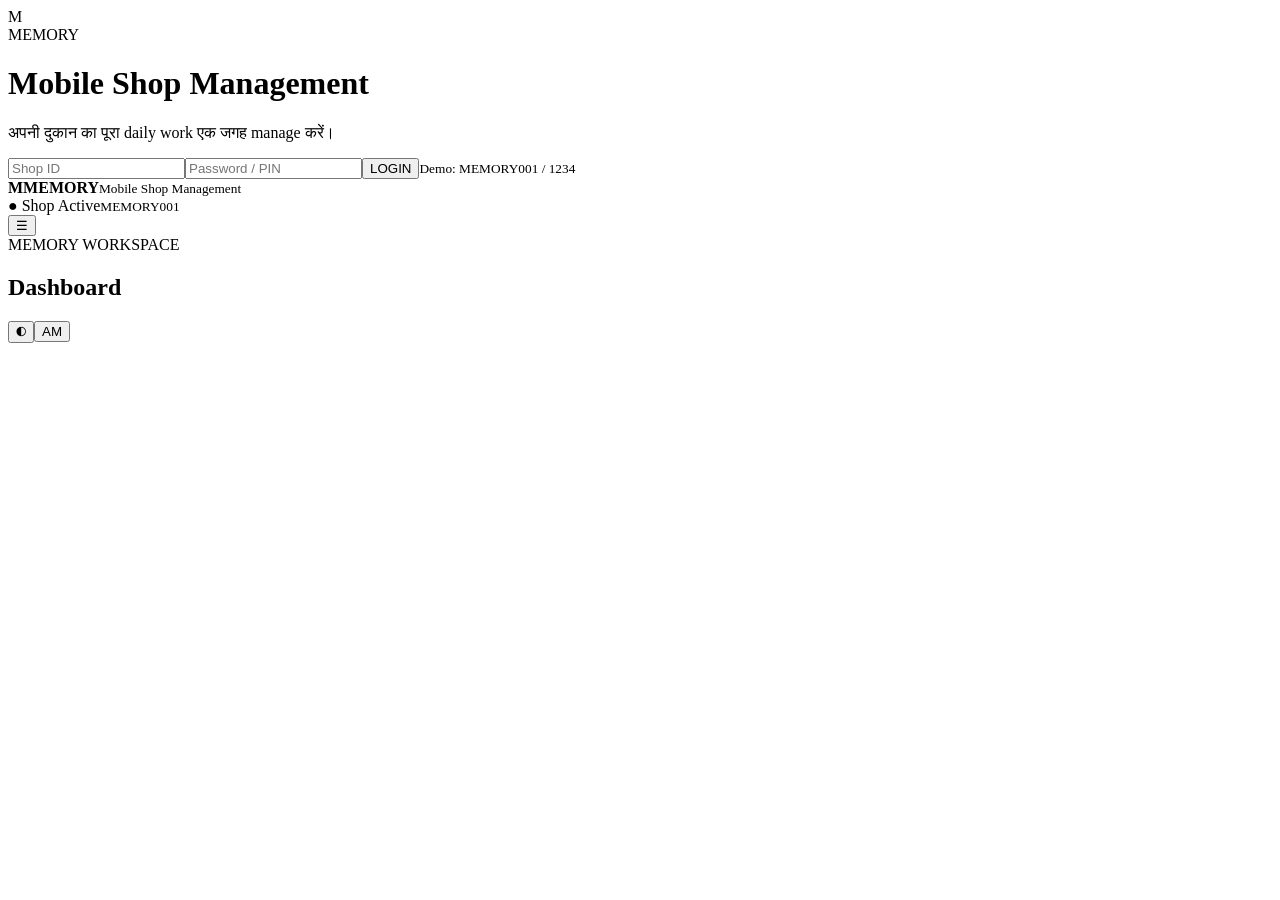
==== index.html @ fd1aa776 "Rename index.html.text to index.html" ====
<!doctype html><html lang="hi"><head><meta charset="utf-8"><meta name="viewport" content="width=device-width,initial-scale=1,viewport-fit=cover"><meta name="theme-color" content="#0b0d12"><title>MEMORY — Mobile Shop Management</title><link rel="stylesheet" href="style.css"></head><body><div id="login" class="login"><div class="login-card"><div class="logo">M</div><div class="eyebrow">MEMORY</div><h1>Mobile Shop Management</h1><p>अपनी दुकान का पूरा daily work एक जगह manage करें।</p><input id="shopId" placeholder="Shop ID"><input id="pin" type="password" inputmode="numeric" maxlength="6" placeholder="Password / PIN"><button class="primary wide" onclick="login()">LOGIN</button><small>Demo: MEMORY001 / 1234</small></div></div><div id="app" class="hidden"><aside id="side"><div class="brand"><b>M</b><span><strong>MEMORY</strong><small>Mobile Shop Management</small></span></div><nav id="nav"></nav><div class="side-bottom">● Shop Active<small id="shopLabel">MEMORY001</small></div></aside><main><header><button id="menu" class="circle">☰</button><div><span class="eyebrow">MEMORY WORKSPACE</span><h2 id="title">Dashboard</h2></div><div><button class="circle" id="theme">◐</button><button class="user">AM</button></div></header><section id="view"></section></main></div><div id="toast"></div><script src="script.js"></script></body></html>
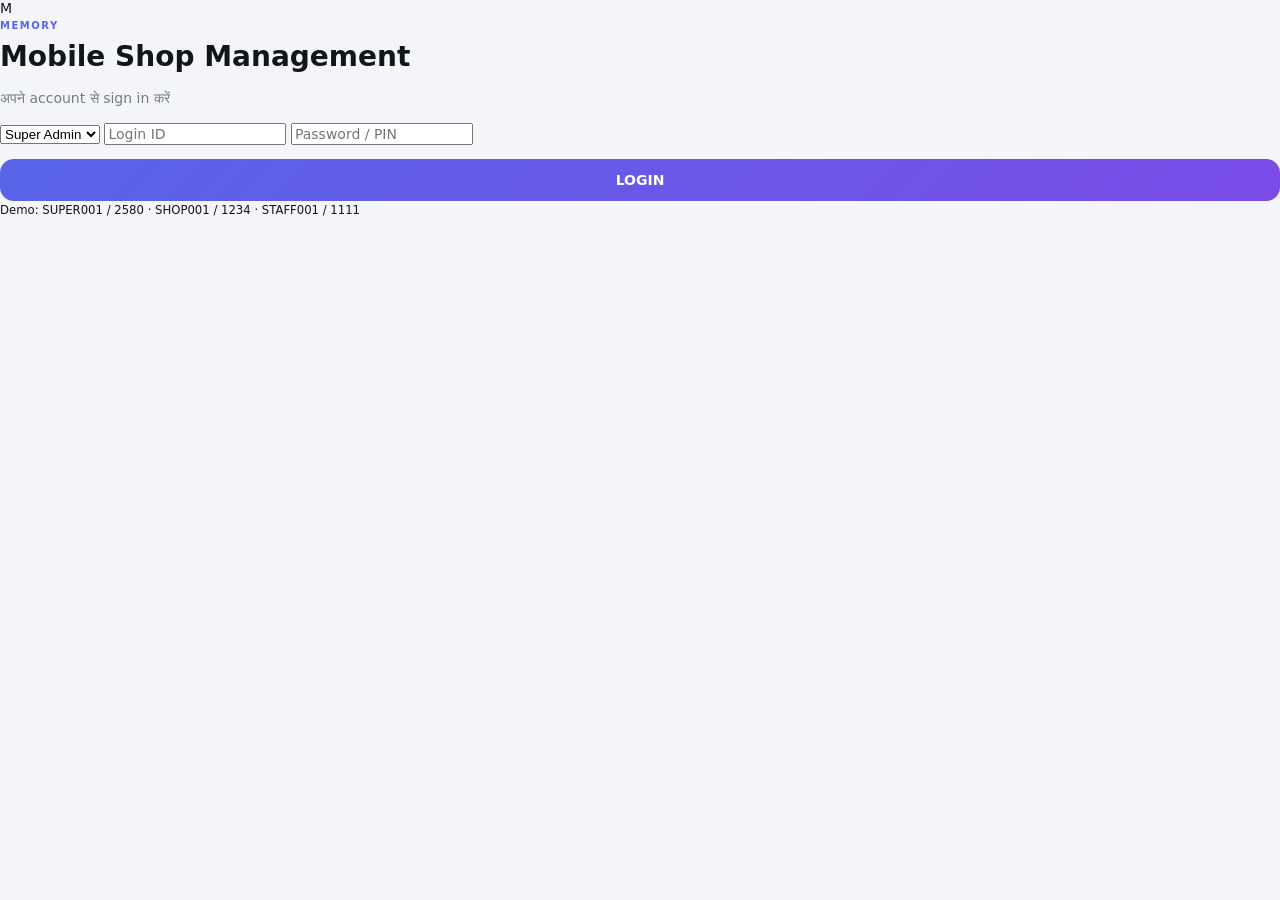
==== commit 8050243f: "Update index.html" ====
--- a/index.html
+++ b/index.html
@@ -1 +1,56 @@
-<!doctype html><html lang="hi"><head><meta charset="utf-8"><meta name="viewport" content="width=device-width,initial-scale=1,viewport-fit=cover"><meta name="theme-color" content="#0b0d12"><title>MEMORY — Mobile Shop Management</title><link rel="stylesheet" href="style.css"></head><body><div id="login" class="login"><div class="login-card"><div class="logo">M</div><div class="eyebrow">MEMORY</div><h1>Mobile Shop Management</h1><p>अपनी दुकान का पूरा daily work एक जगह manage करें।</p><input id="shopId" placeholder="Shop ID"><input id="pin" type="password" inputmode="numeric" maxlength="6" placeholder="Password / PIN"><button class="primary wide" onclick="login()">LOGIN</button><small>Demo: MEMORY001 / 1234</small></div></div><div id="app" class="hidden"><aside id="side"><div class="brand"><b>M</b><span><strong>MEMORY</strong><small>Mobile Shop Management</small></span></div><nav id="nav"></nav><div class="side-bottom">● Shop Active<small id="shopLabel">MEMORY001</small></div></aside><main><header><button id="menu" class="circle">☰</button><div><span class="eyebrow">MEMORY WORKSPACE</span><h2 id="title">Dashboard</h2></div><div><button class="circle" id="theme">◐</button><button class="user">AM</button></div></header><section id="view"></section></main></div><div id="toast"></div><script src="script.js"></script></body></html>
+<!doctype html>
+<html lang="hi">
+<head>
+<meta charset="utf-8">
+<meta name="viewport" content="width=device-width,initial-scale=1">
+<title>MEMORY</title>
+<link rel="stylesheet" href="style.css">
+</head>
+<body>
+<div id="login" class="login-screen">
+  <div class="login-box">
+    <div class="mark">M</div>
+    <span class="eyebrow">MEMORY</span>
+    <h1>Mobile Shop Management</h1>
+    <p>अपने account से sign in करें</p>
+    <select id="role">
+      <option value="super">Super Admin</option>
+      <option value="shop">Shop Admin</option>
+      <option value="staff">Staff</option>
+    </select>
+    <input id="loginId" placeholder="Login ID">
+    <input id="pin" type="password" inputmode="numeric" maxlength="6" placeholder="Password / PIN">
+    <button class="primary wide" onclick="login()">LOGIN</button>
+    <small>Demo: SUPER001 / 2580 · SHOP001 / 1234 · STAFF001 / 1111</small>
+  </div>
+</div>
+
+<div id="app" class="hidden">
+  <aside id="sidebar">
+    <div class="brand">
+      <div class="brand-mark">M</div>
+      <div><b>MEMORY</b><small id="brandSub">Platform Control</small></div>
+    </div>
+    <nav id="nav"></nav>
+    <div class="account">
+      <span class="online"></span><b id="accountName">Account</b>
+      <small id="accountId"></small>
+    </div>
+  </aside>
+
+  <main>
+    <header>
+      <button class="menu" onclick="toggleSidebar()">☰</button>
+      <div><span class="eyebrow">MEMORY</span><h2 id="pageTitle">Dashboard</h2></div>
+      <div class="head-actions">
+        <button class="circle" onclick="toggleTheme()">◐</button>
+        <button class="avatar" id="avatar">A</button>
+      </div>
+    </header>
+    <section id="content"></section>
+  </main>
+</div>
+<div id="toast"></div>
+<script src="script.js"></script>
+</body>
+</html>
--- a/style.css
+++ b/style.css
@@ -0,0 +1 @@
+*{box-sizing:border-box} :root{--bg:#f4f5f8;--card:#fff;--soft:#f7f8fa;--text:#12151b;--muted:#747b88;--line:#e5e7ec;--a:#5865e8;--b:#7a4ce7;--good:#18a36b;--shadow:0 14px 38px rgba(20,25,40,.08);--r:20px}body{margin:0;background:var(--bg);color:var(--text);font:14px Inter,system-ui,-apple-system,sans-serif}.hidden{display:none!important}button,input{font:inherit}button{cursor:pointer;border:0}.login{min-height:100vh;display:grid;place-items:center;padding:20px;background:radial-gradient(circle at 20% 10%,#e0e4ff,transparent 35%),var(--bg)}.login-card{width:min(420px,100%);background:var(--card);border:1px solid var(--line);border-radius:28px;padding:34px;box-shadow:var(--shadow);text-align:center}.logo{width:58px;height:58px;margin:auto auto 18px;border-radius:16px;display:grid;place-items:center;color:#fff;font-size:27px;font-weight:900;background:linear-gradient(135deg,var(--a),var(--b))}.eyebrow{font-size:10px;letter-spacing:1.5px;font-weight:800;color:var(--a)}h1{font-size:28px;margin:8px 0}p{color:var(--muted);line-height:1.6}.login input{width:100%;padding:14px;margin-top:10px;border:1px solid var(--line);border-radius:14px;background:var(--soft);outline:0}.primary{background:linear-gradient(135deg,var(--a),var(--b));color:#fff;border-radius:14px;padding:13px 18px;font-weight:800}.wide{width:100%;margin-top:14px}.login-card small{display:block;color:var(--muted);margin-top:13px}#side{position:fixed;z-index:10;width:250px;inset:0 auto 0 0;padding:22px 14px;background:#10131a;color:#dfe3eb}.brand{display:flex;align-items:center;gap:11px;padding:4px 8px 25px}.brand>b{width:40px;height:40px;border-radius:12px;display:grid;place-items:center;background:linear-gradient(135deg,var(--a),var(--b));color:#fff;font-size:20px}.brand strong{display:block}.brand small{color:#8e96a5;font-size:10px}.nav{width:100%;display:block;text-align:left;background:transparent;color:#9da5b4;padding:12px 13px;border-radius:12px;margin:2px 0}.nav:hover,.nav.active{background:#1d2230;color:#fff}.side-bottom{position:absolute;bottom:18px;left:14px;right:14px;padding:12px;background:#181d27;border-radius:14px;font-size:11px}.side-bottom:first-letter{color:#20c17a}.side-bottom small{display:block;color:#8e96a5;margin-top:4px}main{margin-left:250px;min-height:100vh}header{height:82px;display:flex;align-items:center;justify-content:space-between;padding:16px 28px;background:var(--card);border-bottom:1px solid var(--line);position:sticky;top:0;z-index:5}header h2{margin:3px 0;font-size:22px}.circle,.user{width:40px;height:40px;border-radius:12px;background:var(--soft);border:1px solid var(--line);color:var(--text)}.user{margin-left:7px;background:#e9ebff;color:var(--a);font-weight:800}#view{padding:28px;max-width:1500px}.hero{display:flex;justify-content:space-between;align-items:end;gap:18px;margin-bottom:20px}.hero h1{margin:4px 0;font-size:30px}.muted{color:var(--muted)}.actions{display:flex;gap:9px}.secondary{padding:12px 15px;border-radius:13px;background:var(--card);border:1px solid var(--line);font-weight:700}.stats{display:grid;grid-template-columns:repeat(4,1fr);gap:14px}.card{background:var(--card);border:1px solid var(--line);border-radius:var(--r);box-shadow:var(--shadow);padding:19px}.stat small{color:var(--muted)}.stat strong{display:block;font-size:26px;margin-top:9px}.trend{font-size:11px;color:var(--good);margin-top:6px}.section{margin-top:20px}.section-head{display:flex;justify-content:space-between;align-items:center;margin-bottom:12px}.modules{display:grid;grid-template-columns:repeat(4,1fr);gap:13px}.module{text-align:left;background:var(--card);border:1px solid var(--line);border-radius:18px;padding:18px;box-shadow:0 8px 25px rgba(20,25,40,.05);transition:.2s}.module:hover{transform:translateY(-2px);box-shadow:var(--shadow)}.module .icon{font-size:23px}.module b{display:block;margin-top:12px}.module small{color:var(--muted)}.table-wrap{overflow:auto}.table{width:100%;border-collapse:collapse;font-size:12px}.table th,.table td{padding:13px 9px;text-align:left;border-bottom:1px solid var(--line);white-space:nowrap}.table th{color:var(--muted);font-size:10px}.badge{padding:5px 8px;border-radius:8px;background:#e9f8f1;color:var(--good);font-size:10px;font-weight:800}.warn{background:#fff4dc;color:#ad7410}.plan{display:flex;justify-content:space-between;align-items:center;gap:20px}.price{font-size:34px;font-weight:900}.features{display:grid;grid-template-columns:repeat(2,1fr);gap:9px;margin-top:15px}.features div{background:var(--soft);border:1px solid var(--line);padding:11px;border-radius:12px}#toast{position:fixed;right:20px;bottom:20px;background:#171a22;color:#fff;padding:12px 16px;border-radius:12px;opacity:0;transform:translateY(10px);transition:.2s;z-index:30}#toast.show{opacity:1;transform:none}body.dark{--bg:#0b0d12;--card:#151820;--soft:#1b1f29;--text:#f5f6f8;--muted:#9da4b2;--line:#272c37}body.dark header{background:#11141b}body.dark .user{background:#242943}@media(max-width:1000px){#side{transform:translateX(-100%);transition:.25s}#side.open{transform:none}main{margin-left:0}#menu{display:inline-block}#view{padding:20px}.stats{grid-template-columns:1fr 1fr}.modules{grid-template-columns:1fr 1fr}}@media(min-width:1001px){#menu{display:none}}@media(max-width:600px){header{height:74px;padding:15px 16px}.hero{display:block}.hero h1{font-size:24px}.actions{margin-top:14px}.stats,.modules{grid-template-columns:1fr 1fr;gap:9px}#view{padding:15px}.features{grid-template-columns:1fr}.card{padding:15px}}
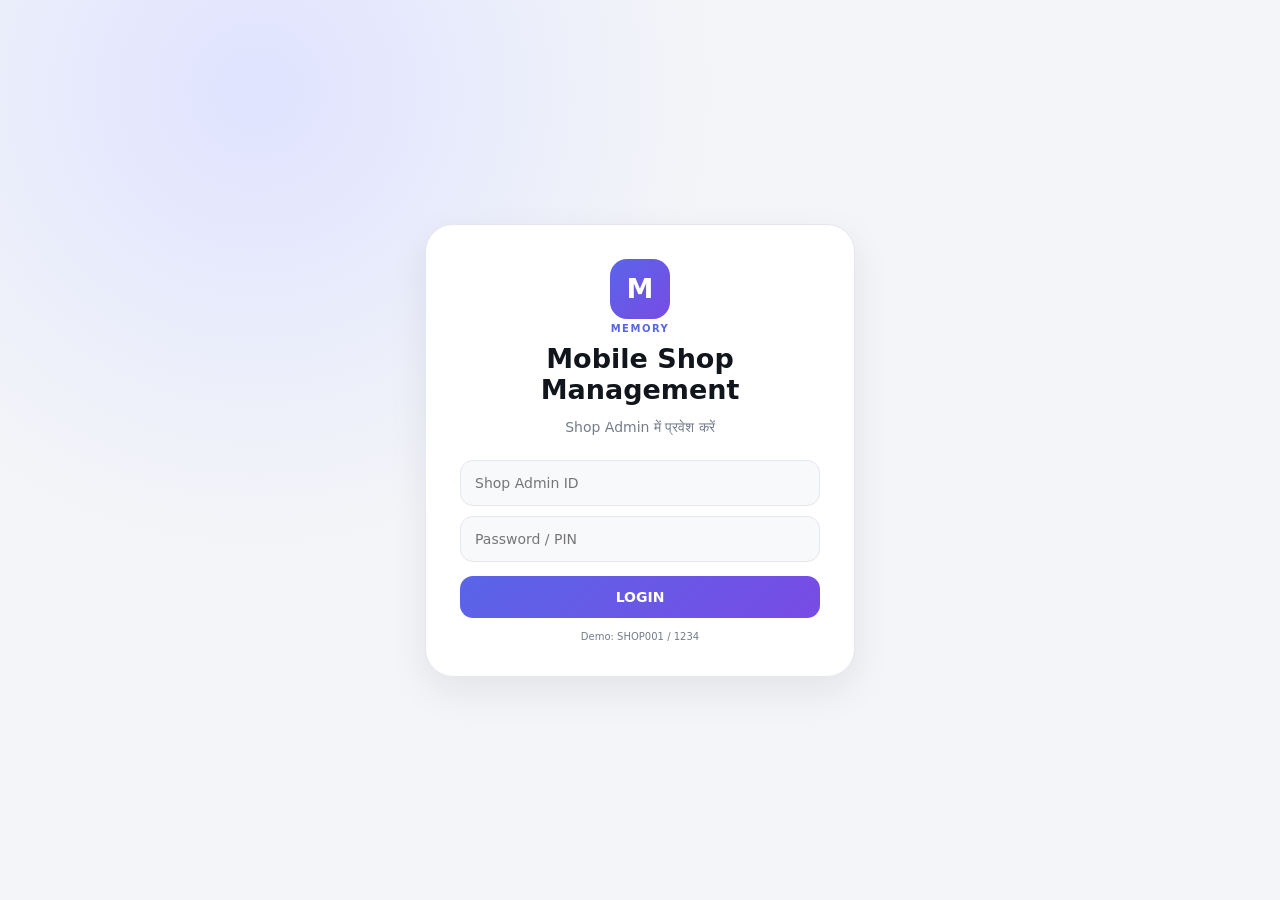
==== commit 77af38cb: "Update index.html" ====
--- a/index.html
+++ b/index.html
@@ -1,56 +1,4 @@
-<!doctype html>
-<html lang="hi">
-<head>
-<meta charset="utf-8">
-<meta name="viewport" content="width=device-width,initial-scale=1">
-<title>MEMORY</title>
-<link rel="stylesheet" href="style.css">
-</head>
-<body>
-<div id="login" class="login-screen">
-  <div class="login-box">
-    <div class="mark">M</div>
-    <span class="eyebrow">MEMORY</span>
-    <h1>Mobile Shop Management</h1>
-    <p>अपने account से sign in करें</p>
-    <select id="role">
-      <option value="super">Super Admin</option>
-      <option value="shop">Shop Admin</option>
-      <option value="staff">Staff</option>
-    </select>
-    <input id="loginId" placeholder="Login ID">
-    <input id="pin" type="password" inputmode="numeric" maxlength="6" placeholder="Password / PIN">
-    <button class="primary wide" onclick="login()">LOGIN</button>
-    <small>Demo: SUPER001 / 2580 · SHOP001 / 1234 · STAFF001 / 1111</small>
-  </div>
-</div>
-
-<div id="app" class="hidden">
-  <aside id="sidebar">
-    <div class="brand">
-      <div class="brand-mark">M</div>
-      <div><b>MEMORY</b><small id="brandSub">Platform Control</small></div>
-    </div>
-    <nav id="nav"></nav>
-    <div class="account">
-      <span class="online"></span><b id="accountName">Account</b>
-      <small id="accountId"></small>
-    </div>
-  </aside>
-
-  <main>
-    <header>
-      <button class="menu" onclick="toggleSidebar()">☰</button>
-      <div><span class="eyebrow">MEMORY</span><h2 id="pageTitle">Dashboard</h2></div>
-      <div class="head-actions">
-        <button class="circle" onclick="toggleTheme()">◐</button>
-        <button class="avatar" id="avatar">A</button>
-      </div>
-    </header>
-    <section id="content"></section>
-  </main>
-</div>
-<div id="toast"></div>
-<script src="script.js"></script>
-</body>
-</html>+<!doctype html><html lang="hi"><head><meta charset="utf-8"><meta name="viewport" content="width=device-width,initial-scale=1"><title>MEMORY</title><link rel="stylesheet" href="style.css"></head><body>
+<div id="login" class="login-screen"><div class="login-box"><div class="mark">M</div><span class="eyebrow">MEMORY</span><h1>Mobile Shop Management</h1><p>Shop Admin में प्रवेश करें</p><input id="loginId" placeholder="Shop Admin ID"><input id="pin" type="password" inputmode="numeric" placeholder="Password / PIN"><button class="primary wide" onclick="shopLogin()">LOGIN</button><small>Demo: SHOP001 / 1234</small></div></div>
+<div id="app" class="hidden"><aside id="sidebar"><div class="brand"><div class="brand-mark">M</div><div><b>MEMORY</b><small>Shop Admin</small></div></div><nav id="nav"></nav><div class="account"><span class="online"></span><b>Shop Admin</b><small>SHOP001</small></div></aside><main><header><button class="menu" onclick="toggleSidebar()">☰</button><div><span class="eyebrow">MEMORY</span><h2 id="pageTitle">Dashboard</h2></div><div class="head-actions"><button class="circle" onclick="toggleTheme()">◐</button><button class="avatar">SA</button></div></header><section id="content"></section></main></div>
+<div id="superadmin" class="hidden"></div><div id="toast"></div><script src="script.js"></script></body></html>
--- a/style.css
+++ b/style.css
@@ -1 +1 @@
-*{box-sizing:border-box} :root{--bg:#f4f5f8;--card:#fff;--soft:#f7f8fa;--text:#12151b;--muted:#747b88;--line:#e5e7ec;--a:#5865e8;--b:#7a4ce7;--good:#18a36b;--shadow:0 14px 38px rgba(20,25,40,.08);--r:20px}body{margin:0;background:var(--bg);color:var(--text);font:14px Inter,system-ui,-apple-system,sans-serif}.hidden{display:none!important}button,input{font:inherit}button{cursor:pointer;border:0}.login{min-height:100vh;display:grid;place-items:center;padding:20px;background:radial-gradient(circle at 20% 10%,#e0e4ff,transparent 35%),var(--bg)}.login-card{width:min(420px,100%);background:var(--card);border:1px solid var(--line);border-radius:28px;padding:34px;box-shadow:var(--shadow);text-align:center}.logo{width:58px;height:58px;margin:auto auto 18px;border-radius:16px;display:grid;place-items:center;color:#fff;font-size:27px;font-weight:900;background:linear-gradient(135deg,var(--a),var(--b))}.eyebrow{font-size:10px;letter-spacing:1.5px;font-weight:800;color:var(--a)}h1{font-size:28px;margin:8px 0}p{color:var(--muted);line-height:1.6}.login input{width:100%;padding:14px;margin-top:10px;border:1px solid var(--line);border-radius:14px;background:var(--soft);outline:0}.primary{background:linear-gradient(135deg,var(--a),var(--b));color:#fff;border-radius:14px;padding:13px 18px;font-weight:800}.wide{width:100%;margin-top:14px}.login-card small{display:block;color:var(--muted);margin-top:13px}#side{position:fixed;z-index:10;width:250px;inset:0 auto 0 0;padding:22px 14px;background:#10131a;color:#dfe3eb}.brand{display:flex;align-items:center;gap:11px;padding:4px 8px 25px}.brand>b{width:40px;height:40px;border-radius:12px;display:grid;place-items:center;background:linear-gradient(135deg,var(--a),var(--b));color:#fff;font-size:20px}.brand strong{display:block}.brand small{color:#8e96a5;font-size:10px}.nav{width:100%;display:block;text-align:left;background:transparent;color:#9da5b4;padding:12px 13px;border-radius:12px;margin:2px 0}.nav:hover,.nav.active{background:#1d2230;color:#fff}.side-bottom{position:absolute;bottom:18px;left:14px;right:14px;padding:12px;background:#181d27;border-radius:14px;font-size:11px}.side-bottom:first-letter{color:#20c17a}.side-bottom small{display:block;color:#8e96a5;margin-top:4px}main{margin-left:250px;min-height:100vh}header{height:82px;display:flex;align-items:center;justify-content:space-between;padding:16px 28px;background:var(--card);border-bottom:1px solid var(--line);position:sticky;top:0;z-index:5}header h2{margin:3px 0;font-size:22px}.circle,.user{width:40px;height:40px;border-radius:12px;background:var(--soft);border:1px solid var(--line);color:var(--text)}.user{margin-left:7px;background:#e9ebff;color:var(--a);font-weight:800}#view{padding:28px;max-width:1500px}.hero{display:flex;justify-content:space-between;align-items:end;gap:18px;margin-bottom:20px}.hero h1{margin:4px 0;font-size:30px}.muted{color:var(--muted)}.actions{display:flex;gap:9px}.secondary{padding:12px 15px;border-radius:13px;background:var(--card);border:1px solid var(--line);font-weight:700}.stats{display:grid;grid-template-columns:repeat(4,1fr);gap:14px}.card{background:var(--card);border:1px solid var(--line);border-radius:var(--r);box-shadow:var(--shadow);padding:19px}.stat small{color:var(--muted)}.stat strong{display:block;font-size:26px;margin-top:9px}.trend{font-size:11px;color:var(--good);margin-top:6px}.section{margin-top:20px}.section-head{display:flex;justify-content:space-between;align-items:center;margin-bottom:12px}.modules{display:grid;grid-template-columns:repeat(4,1fr);gap:13px}.module{text-align:left;background:var(--card);border:1px solid var(--line);border-radius:18px;padding:18px;box-shadow:0 8px 25px rgba(20,25,40,.05);transition:.2s}.module:hover{transform:translateY(-2px);box-shadow:var(--shadow)}.module .icon{font-size:23px}.module b{display:block;margin-top:12px}.module small{color:var(--muted)}.table-wrap{overflow:auto}.table{width:100%;border-collapse:collapse;font-size:12px}.table th,.table td{padding:13px 9px;text-align:left;border-bottom:1px solid var(--line);white-space:nowrap}.table th{color:var(--muted);font-size:10px}.badge{padding:5px 8px;border-radius:8px;background:#e9f8f1;color:var(--good);font-size:10px;font-weight:800}.warn{background:#fff4dc;color:#ad7410}.plan{display:flex;justify-content:space-between;align-items:center;gap:20px}.price{font-size:34px;font-weight:900}.features{display:grid;grid-template-columns:repeat(2,1fr);gap:9px;margin-top:15px}.features div{background:var(--soft);border:1px solid var(--line);padding:11px;border-radius:12px}#toast{position:fixed;right:20px;bottom:20px;background:#171a22;color:#fff;padding:12px 16px;border-radius:12px;opacity:0;transform:translateY(10px);transition:.2s;z-index:30}#toast.show{opacity:1;transform:none}body.dark{--bg:#0b0d12;--card:#151820;--soft:#1b1f29;--text:#f5f6f8;--muted:#9da4b2;--line:#272c37}body.dark header{background:#11141b}body.dark .user{background:#242943}@media(max-width:1000px){#side{transform:translateX(-100%);transition:.25s}#side.open{transform:none}main{margin-left:0}#menu{display:inline-block}#view{padding:20px}.stats{grid-template-columns:1fr 1fr}.modules{grid-template-columns:1fr 1fr}}@media(min-width:1001px){#menu{display:none}}@media(max-width:600px){header{height:74px;padding:15px 16px}.hero{display:block}.hero h1{font-size:24px}.actions{margin-top:14px}.stats,.modules{grid-template-columns:1fr 1fr;gap:9px}#view{padding:15px}.features{grid-template-columns:1fr}.card{padding:15px}}
+*{box-sizing:border-box}:root{--bg:#f4f5f8;--card:#fff;--soft:#f8f9fb;--text:#11151c;--muted:#747c89;--line:#e4e7ed;--accent:#5965e8;--accent2:#784be5;--good:#18a36b;--warn:#c8891c;--shadow:0 14px 38px rgba(20,25,40,.08)}body{margin:0;background:var(--bg);color:var(--text);font:14px system-ui,sans-serif}button,input{font:inherit}button{cursor:pointer;border:0}.hidden{display:none!important}.login-screen{min-height:100vh;display:grid;place-items:center;padding:20px;background:radial-gradient(circle at 20% 10%,#dfe3ff,transparent 35%),var(--bg)}.login-box{width:min(430px,100%);background:var(--card);border:1px solid var(--line);border-radius:28px;padding:34px;box-shadow:var(--shadow);text-align:center}.mark,.brand-mark{background:linear-gradient(135deg,var(--accent),var(--accent2));color:white;font-weight:900}.mark{width:60px;height:60px;border-radius:17px;display:grid;place-items:center;font-size:27px;margin:auto}.eyebrow{font-size:10px;letter-spacing:1.5px;font-weight:900;color:var(--accent)}h1{font-size:27px;margin:8px 0}p{color:var(--muted)}.login-box input{width:100%;padding:14px;margin-top:10px;border:1px solid var(--line);border-radius:13px;background:var(--soft);outline:0}.primary{background:linear-gradient(135deg,var(--accent),var(--accent2));color:#fff;padding:13px 17px;border-radius:13px;font-weight:800}.wide{width:100%;margin-top:14px}.login-box small{display:block;color:var(--muted);font-size:10px;margin-top:13px}#sidebar{position:fixed;z-index:10;inset:0 auto 0 0;width:255px;background:#10131a;color:#dfe3eb;padding:20px 14px}.brand{display:flex;gap:10px;align-items:center;padding:5px 8px 24px}.brand-mark{width:40px;height:40px;border-radius:12px;display:grid;place-items:center}.brand b{display:block}.brand small{color:#8d95a3;font-size:10px}.nav{width:100%;background:transparent;color:#9ca4b2;text-align:left;padding:11px 13px;border-radius:12px;margin:2px 0}.nav:hover,.nav.active{background:#1d2230;color:#fff}.nav span{margin-left:8px}.account{position:absolute;bottom:17px;left:14px;right:14px;background:#181d27;border-radius:14px;padding:12px;font-size:11px}.account small{display:block;color:#8c94a2;margin-top:4px}.online{display:inline-block;width:7px;height:7px;background:#20c17a;border-radius:50%;margin-right:6px}main{margin-left:255px;min-height:100vh}header{height:82px;display:flex;align-items:center;justify-content:space-between;padding:15px 28px;background:var(--card);border-bottom:1px solid var(--line);position:sticky;top:0;z-index:5}header h2{margin:3px 0;font-size:22px}.menu{display:none}.head-actions{display:flex;gap:9px}.circle,.avatar{width:40px;height:40px;border-radius:12px;background:var(--soft);border:1px solid var(--line)}.avatar{color:var(--accent);font-weight:800}#content{padding:28px;max-width:1500px}.hero{display:flex;justify-content:space-between;align-items:end;gap:18px;margin-bottom:20px}.hero h1{font-size:29px;margin:4px 0}.muted{color:var(--muted)}.stats{display:grid;grid-template-columns:repeat(4,1fr);gap:14px}.card{background:var(--card);border:1px solid var(--line);border-radius:20px;padding:19px;box-shadow:var(--shadow)}.stat small{color:var(--muted)}.stat strong{display:block;font-size:26px;margin-top:8px}.trend{font-size:11px;color:var(--good);margin-top:6px}.section{margin-top:20px}.grid{display:grid;grid-template-columns:repeat(4,1fr);gap:13px}.tile{background:var(--card);border:1px solid var(--line);border-radius:18px;padding:18px;text-align:left;box-shadow:0 8px 25px rgba(20,25,40,.05)}.tile .icon{font-size:23px}.tile b{display:block;margin-top:11px}.tile small{color:var(--muted)}.table-wrap{overflow:auto}.table{width:100%;border-collapse:collapse;font-size:12px}.table th,.table td{padding:13px 9px;border-bottom:1px solid var(--line);text-align:left;white-space:nowrap}.table th{font-size:10px;color:var(--muted)}.badge{padding:5px 8px;border-radius:8px;background:#e9f8f1;color:var(--good);font-size:10px;font-weight:800}.badge.warn{background:#fff3db;color:var(--warn)}#toast{position:fixed;right:20px;bottom:20px;background:#171a22;color:white;padding:12px 16px;border-radius:12px;opacity:0;transition:.2s;z-index:30}#toast.show{opacity:1}body.dark{--bg:#0b0d12;--card:#151820;--soft:#1b1f29;--text:#f4f6f9;--muted:#9da5b3;--line:#282d38}@media(max-width:1000px){#sidebar{transform:translateX(-100%);transition:.2s}#sidebar.open{transform:none}main{margin-left:0}.menu{display:block;background:var(--soft);border:1px solid var(--line);border-radius:10px;width:40px;height:40px;margin-right:10px}#content{padding:20px}.stats,.grid{grid-template-columns:1fr 1fr}}@media(max-width:600px){header{padding:14px 16px}#content{padding:15px}.hero{display:block}.stats,.grid{grid-template-columns:1fr 1fr;gap:9px}}
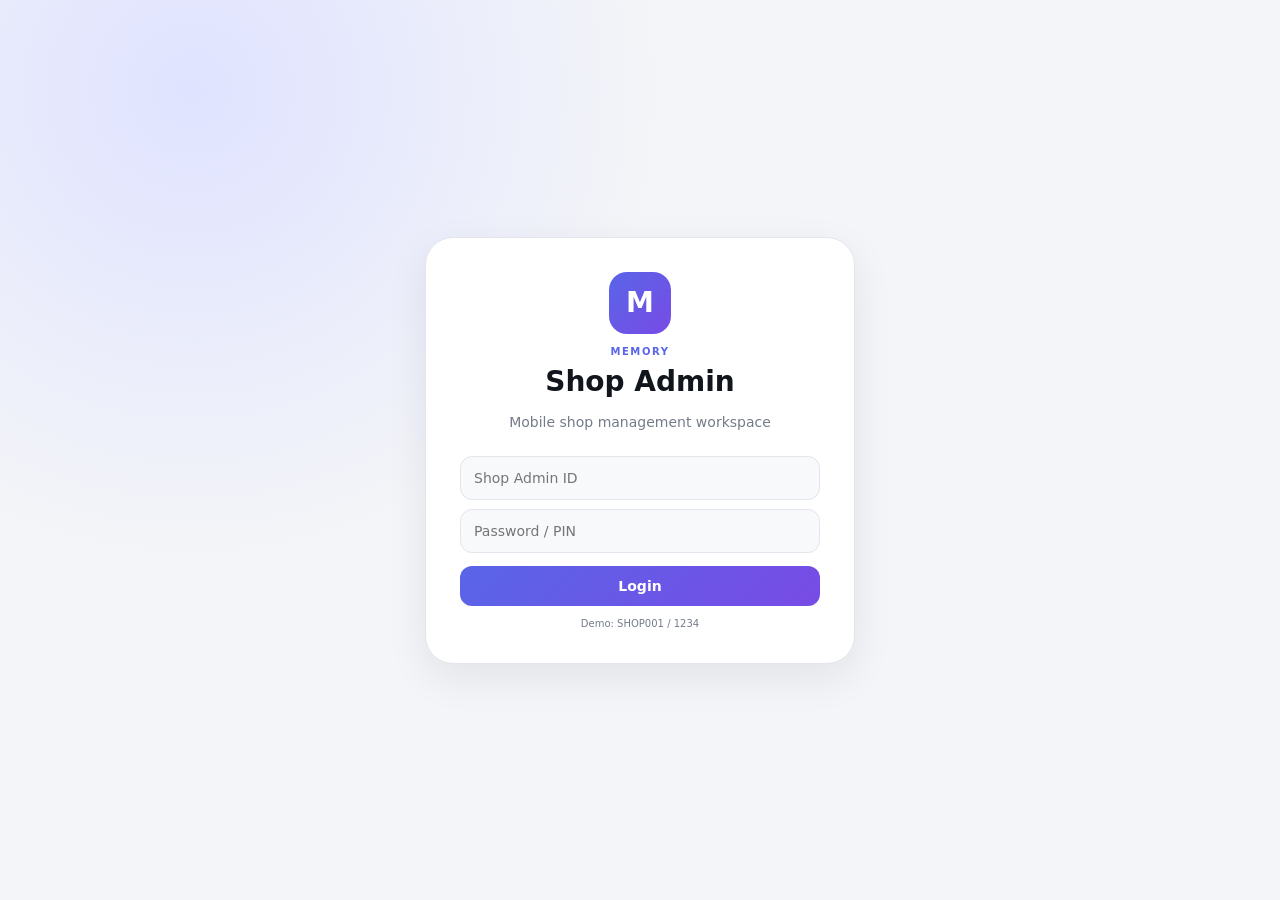
==== commit 42009384: "Update index.html" ====
--- a/index.html
+++ b/index.html
@@ -1,4 +1,72 @@
-<!doctype html><html lang="hi"><head><meta charset="utf-8"><meta name="viewport" content="width=device-width,initial-scale=1"><title>MEMORY</title><link rel="stylesheet" href="style.css"></head><body>
-<div id="login" class="login-screen"><div class="login-box"><div class="mark">M</div><span class="eyebrow">MEMORY</span><h1>Mobile Shop Management</h1><p>Shop Admin में प्रवेश करें</p><input id="loginId" placeholder="Shop Admin ID"><input id="pin" type="password" inputmode="numeric" placeholder="Password / PIN"><button class="primary wide" onclick="shopLogin()">LOGIN</button><small>Demo: SHOP001 / 1234</small></div></div>
-<div id="app" class="hidden"><aside id="sidebar"><div class="brand"><div class="brand-mark">M</div><div><b>MEMORY</b><small>Shop Admin</small></div></div><nav id="nav"></nav><div class="account"><span class="online"></span><b>Shop Admin</b><small>SHOP001</small></div></aside><main><header><button class="menu" onclick="toggleSidebar()">☰</button><div><span class="eyebrow">MEMORY</span><h2 id="pageTitle">Dashboard</h2></div><div class="head-actions"><button class="circle" onclick="toggleTheme()">◐</button><button class="avatar">SA</button></div></header><section id="content"></section></main></div>
-<div id="superadmin" class="hidden"></div><div id="toast"></div><script src="script.js"></script></body></html>+<!doctype html>
+<html lang="hi">
+<head>
+<meta charset="utf-8">
+<meta name="viewport" content="width=device-width,initial-scale=1">
+<title>MEMORY</title>
+<link rel="stylesheet" href="style.css">
+</head>
+<body>
+<div id="toast"></div>
+
+<!-- SHOP ADMIN -->
+<div id="shopLogin" class="screen">
+  <div class="login-card">
+    <div class="logo">M</div>
+    <div class="eyebrow">MEMORY</div>
+    <h1 id="loginTitle">Shop Admin</h1>
+    <p id="loginSubtitle">Mobile shop management workspace</p>
+    <input id="shopId" placeholder="Shop Admin ID">
+    <input id="shopPin" type="password" inputmode="numeric" placeholder="Password / PIN">
+    <button class="primary full" onclick="shopLogin()">Login</button>
+    <small>Demo: SHOP001 / 1234</small>
+  </div>
+</div>
+
+<div id="shopApp" class="hidden">
+  <aside id="sidebar">
+    <div class="brand"><div class="brand-logo">M</div><div><b>MEMORY</b><small id="shopNameSide">Shop Admin</small></div></div>
+    <nav id="shopNav"></nav>
+    <div class="userbox"><b id="shopUserName">Shop Admin</b><small id="shopUserId">SHOP001</small></div>
+  </aside>
+  <main>
+    <header>
+      <div class="head-left"><button class="menu" onclick="toggleSidebar()">☰</button><div><span class="eyebrow">MEMORY</span><h2 id="shopPageTitle">Dashboard</h2></div></div>
+      <div class="head-actions"><button class="icon-btn" onclick="toggleTheme()">◐</button><button class="avatar">SA</button></div>
+    </header>
+    <section id="shopContent"></section>
+  </main>
+</div>
+
+<!-- SUPER ADMIN -->
+<div id="superLogin" class="screen hidden">
+  <div class="login-card">
+    <div class="logo">M</div>
+    <div class="eyebrow">MEMORY · PRIVATE</div>
+    <h1>Super Admin</h1>
+    <p>Owner control center</p>
+    <input id="superId" placeholder="Super Admin ID">
+    <input id="superPin" type="password" inputmode="numeric" placeholder="Password / PIN">
+    <button class="primary full" onclick="superLogin()">Login</button>
+    <small>Demo: SUPER001 / 2580</small>
+  </div>
+</div>
+
+<div id="superApp" class="hidden">
+  <aside id="superSidebar">
+    <div class="brand"><div class="brand-logo">M</div><div><b>MEMORY</b><small>Super Admin</small></div></div>
+    <nav id="superNav"></nav>
+    <div class="userbox"><b>Super Admin</b><small>SUPER001</small></div>
+  </aside>
+  <main>
+    <header>
+      <div class="head-left"><button class="menu super-menu" onclick="toggleSuperSidebar()">☰</button><div><span class="eyebrow">MEMORY · SUPER ADMIN</span><h2 id="superPageTitle">Dashboard</h2></div></div>
+      <div class="head-actions"><button class="icon-btn" onclick="toggleTheme()">◐</button><button class="avatar">SA</button></div>
+    </header>
+    <section id="superContent"></section>
+  </main>
+</div>
+
+<script src="script.js"></script>
+</body>
+</html>
--- a/style.css
+++ b/style.css
@@ -1 +1,14 @@
-*{box-sizing:border-box}:root{--bg:#f4f5f8;--card:#fff;--soft:#f8f9fb;--text:#11151c;--muted:#747c89;--line:#e4e7ed;--accent:#5965e8;--accent2:#784be5;--good:#18a36b;--warn:#c8891c;--shadow:0 14px 38px rgba(20,25,40,.08)}body{margin:0;background:var(--bg);color:var(--text);font:14px system-ui,sans-serif}button,input{font:inherit}button{cursor:pointer;border:0}.hidden{display:none!important}.login-screen{min-height:100vh;display:grid;place-items:center;padding:20px;background:radial-gradient(circle at 20% 10%,#dfe3ff,transparent 35%),var(--bg)}.login-box{width:min(430px,100%);background:var(--card);border:1px solid var(--line);border-radius:28px;padding:34px;box-shadow:var(--shadow);text-align:center}.mark,.brand-mark{background:linear-gradient(135deg,var(--accent),var(--accent2));color:white;font-weight:900}.mark{width:60px;height:60px;border-radius:17px;display:grid;place-items:center;font-size:27px;margin:auto}.eyebrow{font-size:10px;letter-spacing:1.5px;font-weight:900;color:var(--accent)}h1{font-size:27px;margin:8px 0}p{color:var(--muted)}.login-box input{width:100%;padding:14px;margin-top:10px;border:1px solid var(--line);border-radius:13px;background:var(--soft);outline:0}.primary{background:linear-gradient(135deg,var(--accent),var(--accent2));color:#fff;padding:13px 17px;border-radius:13px;font-weight:800}.wide{width:100%;margin-top:14px}.login-box small{display:block;color:var(--muted);font-size:10px;margin-top:13px}#sidebar{position:fixed;z-index:10;inset:0 auto 0 0;width:255px;background:#10131a;color:#dfe3eb;padding:20px 14px}.brand{display:flex;gap:10px;align-items:center;padding:5px 8px 24px}.brand-mark{width:40px;height:40px;border-radius:12px;display:grid;place-items:center}.brand b{display:block}.brand small{color:#8d95a3;font-size:10px}.nav{width:100%;background:transparent;color:#9ca4b2;text-align:left;padding:11px 13px;border-radius:12px;margin:2px 0}.nav:hover,.nav.active{background:#1d2230;color:#fff}.nav span{margin-left:8px}.account{position:absolute;bottom:17px;left:14px;right:14px;background:#181d27;border-radius:14px;padding:12px;font-size:11px}.account small{display:block;color:#8c94a2;margin-top:4px}.online{display:inline-block;width:7px;height:7px;background:#20c17a;border-radius:50%;margin-right:6px}main{margin-left:255px;min-height:100vh}header{height:82px;display:flex;align-items:center;justify-content:space-between;padding:15px 28px;background:var(--card);border-bottom:1px solid var(--line);position:sticky;top:0;z-index:5}header h2{margin:3px 0;font-size:22px}.menu{display:none}.head-actions{display:flex;gap:9px}.circle,.avatar{width:40px;height:40px;border-radius:12px;background:var(--soft);border:1px solid var(--line)}.avatar{color:var(--accent);font-weight:800}#content{padding:28px;max-width:1500px}.hero{display:flex;justify-content:space-between;align-items:end;gap:18px;margin-bottom:20px}.hero h1{font-size:29px;margin:4px 0}.muted{color:var(--muted)}.stats{display:grid;grid-template-columns:repeat(4,1fr);gap:14px}.card{background:var(--card);border:1px solid var(--line);border-radius:20px;padding:19px;box-shadow:var(--shadow)}.stat small{color:var(--muted)}.stat strong{display:block;font-size:26px;margin-top:8px}.trend{font-size:11px;color:var(--good);margin-top:6px}.section{margin-top:20px}.grid{display:grid;grid-template-columns:repeat(4,1fr);gap:13px}.tile{background:var(--card);border:1px solid var(--line);border-radius:18px;padding:18px;text-align:left;box-shadow:0 8px 25px rgba(20,25,40,.05)}.tile .icon{font-size:23px}.tile b{display:block;margin-top:11px}.tile small{color:var(--muted)}.table-wrap{overflow:auto}.table{width:100%;border-collapse:collapse;font-size:12px}.table th,.table td{padding:13px 9px;border-bottom:1px solid var(--line);text-align:left;white-space:nowrap}.table th{font-size:10px;color:var(--muted)}.badge{padding:5px 8px;border-radius:8px;background:#e9f8f1;color:var(--good);font-size:10px;font-weight:800}.badge.warn{background:#fff3db;color:var(--warn)}#toast{position:fixed;right:20px;bottom:20px;background:#171a22;color:white;padding:12px 16px;border-radius:12px;opacity:0;transition:.2s;z-index:30}#toast.show{opacity:1}body.dark{--bg:#0b0d12;--card:#151820;--soft:#1b1f29;--text:#f4f6f9;--muted:#9da5b3;--line:#282d38}@media(max-width:1000px){#sidebar{transform:translateX(-100%);transition:.2s}#sidebar.open{transform:none}main{margin-left:0}.menu{display:block;background:var(--soft);border:1px solid var(--line);border-radius:10px;width:40px;height:40px;margin-right:10px}#content{padding:20px}.stats,.grid{grid-template-columns:1fr 1fr}}@media(max-width:600px){header{padding:14px 16px}#content{padding:15px}.hero{display:block}.stats,.grid{grid-template-columns:1fr 1fr;gap:9px}}+*{box-sizing:border-box}
+:root{--bg:#f4f5f8;--card:#fff;--soft:#f8f9fb;--text:#11151c;--muted:#747c89;--line:#e2e5eb;--accent:#5965e8;--accent2:#784be5;--good:#18a36b;--warn:#c8891c;--bad:#dc4d5a;--shadow:0 14px 40px rgba(20,25,40,.08)}
+*{scrollbar-width:thin}body{margin:0;background:var(--bg);color:var(--text);font:14px Inter,system-ui,-apple-system,BlinkMacSystemFont,"Segoe UI",sans-serif}button,input,select,textarea{font:inherit}button{cursor:pointer;border:0}.hidden{display:none!important}
+.screen{min-height:100vh;display:grid;place-items:center;padding:20px;background:radial-gradient(circle at 15% 10%,#dfe3ff,transparent 35%),var(--bg)}
+.login-card{width:min(430px,100%);padding:34px;background:var(--card);border:1px solid var(--line);border-radius:28px;box-shadow:var(--shadow);text-align:center}.logo,.brand-logo{display:grid;place-items:center;background:linear-gradient(135deg,var(--accent),var(--accent2));color:#fff;font-weight:900}.logo{width:62px;height:62px;border-radius:18px;font-size:28px;margin:0 auto 12px}.eyebrow{font-size:10px;letter-spacing:1.6px;font-weight:900;color:var(--accent)}h1{font-size:28px;margin:8px 0}h2{margin:3px 0;font-size:22px}p,.muted{color:var(--muted);line-height:1.5}.login-card input,.field input,.field select,.field textarea{width:100%;padding:13px;border:1px solid var(--line);border-radius:12px;background:var(--soft);outline:0;margin-top:9px}.login-card small{display:block;color:var(--muted);font-size:10px;margin-top:12px}.primary{background:linear-gradient(135deg,var(--accent),var(--accent2));color:#fff;padding:12px 16px;border-radius:12px;font-weight:800}.full{width:100%;margin-top:13px}.secondary{background:var(--card);border:1px solid var(--line);color:var(--text);padding:11px 14px;border-radius:11px;font-weight:700}
+aside{position:fixed;inset:0 auto 0 0;width:255px;background:#10131a;color:#e3e6ed;padding:19px 14px;z-index:20}.brand{display:flex;align-items:center;gap:10px;padding:4px 8px 22px}.brand-logo{width:40px;height:40px;border-radius:12px}.brand b{display:block}.brand small{display:block;color:#8e96a4;font-size:10px;margin-top:3px}.nav{width:100%;background:transparent;color:#969eac;text-align:left;padding:10px 12px;border-radius:11px;margin:2px 0}.nav:hover,.nav.active{background:#1d2230;color:#fff}.nav span{margin-left:9px}.userbox{position:absolute;bottom:15px;left:14px;right:14px;background:#191e28;padding:12px;border-radius:13px}.userbox b{display:block;font-size:11px}.userbox small{color:#89919f;font-size:10px}
+main{margin-left:255px;min-height:100vh}header{height:82px;display:flex;justify-content:space-between;align-items:center;padding:14px 28px;background:var(--card);border-bottom:1px solid var(--line);position:sticky;top:0;z-index:10}.head-left{display:flex;align-items:center}.menu{display:none;width:40px;height:40px;border-radius:11px;background:var(--soft);border:1px solid var(--line);margin-right:10px}.head-actions{display:flex;gap:9px}.icon-btn,.avatar{width:40px;height:40px;border-radius:11px;background:var(--soft);border:1px solid var(--line)}.avatar{color:var(--accent);font-weight:800;background:#eceeff}
+section{padding:28px;max-width:1500px}.hero{display:flex;justify-content:space-between;align-items:flex-end;gap:15px;margin-bottom:20px}.hero h1{margin:5px 0;font-size:29px}.actions{display:flex;gap:8px;flex-wrap:wrap}.stats{display:grid;grid-template-columns:repeat(4,1fr);gap:13px}.card{background:var(--card);border:1px solid var(--line);border-radius:19px;padding:18px;box-shadow:0 8px 25px rgba(20,25,40,.05)}.stat small{color:var(--muted)}.stat strong{display:block;font-size:26px;margin-top:7px}.trend{font-size:11px;color:var(--good);margin-top:5px}.grid{display:grid;grid-template-columns:repeat(4,1fr);gap:13px}.tile{background:var(--card);border:1px solid var(--line);border-radius:17px;padding:17px;text-align:left;box-shadow:0 8px 25px rgba(20,25,40,.04);transition:.18s}.tile:hover{transform:translateY(-2px);box-shadow:var(--shadow)}.tile .icon{font-size:22px}.tile b{display:block;margin-top:10px}.tile small{color:var(--muted)}.section{margin-top:20px}.section-head{display:flex;justify-content:space-between;align-items:center;gap:10px;margin-bottom:12px}.section-head h3{margin:0}.table-wrap{overflow:auto}.table{width:100%;border-collapse:collapse;font-size:12px}.table th,.table td{padding:12px 9px;border-bottom:1px solid var(--line);text-align:left;white-space:nowrap}.table th{font-size:10px;color:var(--muted)}.badge{display:inline-block;padding:5px 8px;border-radius:8px;background:#e9f8f1;color:var(--good);font-size:10px;font-weight:800}.badge.warn{background:#fff3db;color:var(--warn)}.badge.bad{background:#ffe8eb;color:var(--bad)}
+.form-grid{display:grid;grid-template-columns:repeat(2,1fr);gap:12px}.field label{font-size:11px;color:var(--muted);font-weight:700}.switch{display:flex;align-items:center;justify-content:space-between;padding:13px;border:1px solid var(--line);border-radius:12px;background:var(--soft)}.switch input{width:20px;height:20px}.shop-select{min-width:220px;padding:11px;border:1px solid var(--line);border-radius:11px;background:var(--card)}
+.control-row{display:grid;grid-template-columns:1.2fr 1fr auto;gap:10px;align-items:center;padding:12px 0;border-bottom:1px solid var(--line)}.control-row:last-child{border-bottom:0}.control-row input{padding:10px;border:1px solid var(--line);border-radius:10px;background:var(--soft);width:100%}
+#toast{position:fixed;right:20px;bottom:20px;background:#171a22;color:#fff;padding:12px 16px;border-radius:12px;opacity:0;transform:translateY(8px);transition:.2s;z-index:99}#toast.show{opacity:1;transform:none}
+body.dark{--bg:#0b0d12;--card:#151820;--soft:#1b1f29;--text:#f4f6f9;--muted:#9da5b3;--line:#282d38}body.dark header{background:#11141b}
+@media(max-width:1000px){aside{transform:translateX(-100%);transition:.2s}aside.open{transform:translateX(0)}main{margin-left:0}.menu{display:block}section{padding:20px}.stats,.grid{grid-template-columns:1fr 1fr}}
+@media(max-width:600px){header{padding:14px 15px}section{padding:15px}.hero{display:block}.hero .actions{margin-top:13px}.stats,.grid,.form-grid{grid-template-columns:1fr 1fr;gap:9px}.card{padding:14px}.control-row{grid-template-columns:1fr}.shop-select{width:100%}}
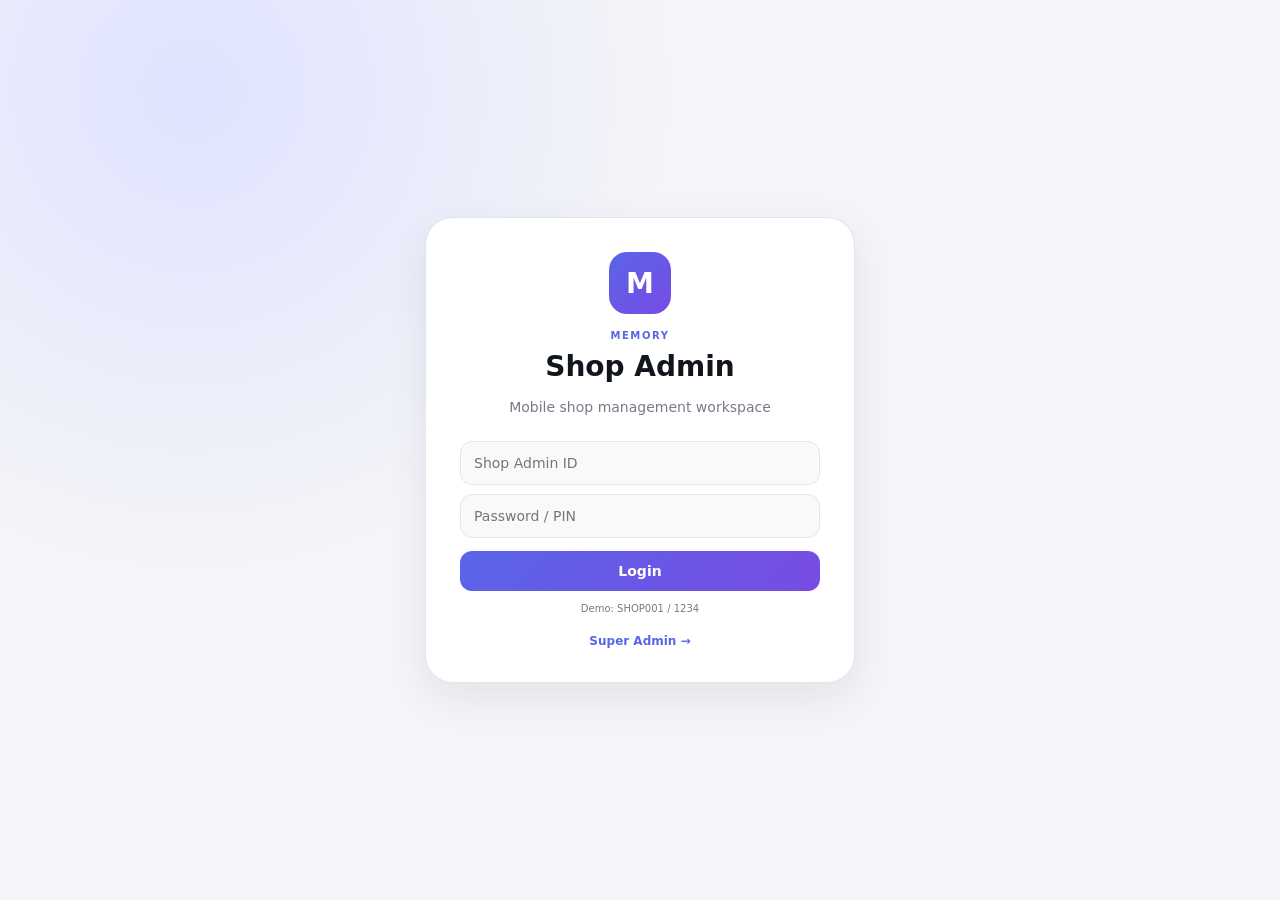
==== commit d0e92cf5: "Update index.html" ====
--- a/index.html
+++ b/index.html
@@ -1,72 +1,21 @@
 <!doctype html>
 <html lang="hi">
 <head>
-<meta charset="utf-8">
-<meta name="viewport" content="width=device-width,initial-scale=1">
-<title>MEMORY</title>
-<link rel="stylesheet" href="style.css">
+<meta charset="utf-8"><meta name="viewport" content="width=device-width,initial-scale=1">
+<title>MEMORY</title><link rel="stylesheet" href="style.css">
 </head>
 <body>
 <div id="toast"></div>
-
-<!-- SHOP ADMIN -->
-<div id="shopLogin" class="screen">
-  <div class="login-card">
-    <div class="logo">M</div>
-    <div class="eyebrow">MEMORY</div>
-    <h1 id="loginTitle">Shop Admin</h1>
-    <p id="loginSubtitle">Mobile shop management workspace</p>
-    <input id="shopId" placeholder="Shop Admin ID">
-    <input id="shopPin" type="password" inputmode="numeric" placeholder="Password / PIN">
-    <button class="primary full" onclick="shopLogin()">Login</button>
-    <small>Demo: SHOP001 / 1234</small>
-  </div>
+<div id="login" class="screen">
+ <div class="login-card"><div class="logo">M</div><span class="eyebrow">MEMORY</span>
+ <h1>Shop Admin</h1><p>Mobile shop management workspace</p>
+ <input id="shopId" placeholder="Shop Admin ID"><input id="shopPin" type="password" placeholder="Password / PIN">
+ <button class="primary full" onclick="shopLogin()">Login</button><small>Demo: SHOP001 / 1234</small>
+ <a class="owner-link" href="superadmin.html">Super Admin →</a></div>
 </div>
-
-<div id="shopApp" class="hidden">
-  <aside id="sidebar">
-    <div class="brand"><div class="brand-logo">M</div><div><b>MEMORY</b><small id="shopNameSide">Shop Admin</small></div></div>
-    <nav id="shopNav"></nav>
-    <div class="userbox"><b id="shopUserName">Shop Admin</b><small id="shopUserId">SHOP001</small></div>
-  </aside>
-  <main>
-    <header>
-      <div class="head-left"><button class="menu" onclick="toggleSidebar()">☰</button><div><span class="eyebrow">MEMORY</span><h2 id="shopPageTitle">Dashboard</h2></div></div>
-      <div class="head-actions"><button class="icon-btn" onclick="toggleTheme()">◐</button><button class="avatar">SA</button></div>
-    </header>
-    <section id="shopContent"></section>
-  </main>
+<div id="app" class="hidden">
+ <aside id="sidebar"><div class="brand"><div class="brand-logo">M</div><div><b>MEMORY</b><small id="shopName">Shop Admin</small></div></div><nav id="nav"></nav><div class="userbox"><b id="adminName">Shop Admin</b><small id="adminId">SHOP001</small></div></aside>
+ <main><header><div class="head-left"><button class="menu" onclick="toggleSide()">☰</button><div><span class="eyebrow">MEMORY</span><h2 id="title">Dashboard</h2></div></div><div class="head-actions"><button class="icon-btn" onclick="theme()">◐</button><button class="avatar">SA</button></div></header><section id="content"></section></main>
 </div>
-
-<!-- SUPER ADMIN -->
-<div id="superLogin" class="screen hidden">
-  <div class="login-card">
-    <div class="logo">M</div>
-    <div class="eyebrow">MEMORY · PRIVATE</div>
-    <h1>Super Admin</h1>
-    <p>Owner control center</p>
-    <input id="superId" placeholder="Super Admin ID">
-    <input id="superPin" type="password" inputmode="numeric" placeholder="Password / PIN">
-    <button class="primary full" onclick="superLogin()">Login</button>
-    <small>Demo: SUPER001 / 2580</small>
-  </div>
-</div>
-
-<div id="superApp" class="hidden">
-  <aside id="superSidebar">
-    <div class="brand"><div class="brand-logo">M</div><div><b>MEMORY</b><small>Super Admin</small></div></div>
-    <nav id="superNav"></nav>
-    <div class="userbox"><b>Super Admin</b><small>SUPER001</small></div>
-  </aside>
-  <main>
-    <header>
-      <div class="head-left"><button class="menu super-menu" onclick="toggleSuperSidebar()">☰</button><div><span class="eyebrow">MEMORY · SUPER ADMIN</span><h2 id="superPageTitle">Dashboard</h2></div></div>
-      <div class="head-actions"><button class="icon-btn" onclick="toggleTheme()">◐</button><button class="avatar">SA</button></div>
-    </header>
-    <section id="superContent"></section>
-  </main>
-</div>
-
 <script src="script.js"></script>
-</body>
-</html>+</body></html>
--- a/style.css
+++ b/style.css
@@ -1,14 +1 @@
-*{box-sizing:border-box}
-:root{--bg:#f4f5f8;--card:#fff;--soft:#f8f9fb;--text:#11151c;--muted:#747c89;--line:#e2e5eb;--accent:#5965e8;--accent2:#784be5;--good:#18a36b;--warn:#c8891c;--bad:#dc4d5a;--shadow:0 14px 40px rgba(20,25,40,.08)}
-*{scrollbar-width:thin}body{margin:0;background:var(--bg);color:var(--text);font:14px Inter,system-ui,-apple-system,BlinkMacSystemFont,"Segoe UI",sans-serif}button,input,select,textarea{font:inherit}button{cursor:pointer;border:0}.hidden{display:none!important}
-.screen{min-height:100vh;display:grid;place-items:center;padding:20px;background:radial-gradient(circle at 15% 10%,#dfe3ff,transparent 35%),var(--bg)}
-.login-card{width:min(430px,100%);padding:34px;background:var(--card);border:1px solid var(--line);border-radius:28px;box-shadow:var(--shadow);text-align:center}.logo,.brand-logo{display:grid;place-items:center;background:linear-gradient(135deg,var(--accent),var(--accent2));color:#fff;font-weight:900}.logo{width:62px;height:62px;border-radius:18px;font-size:28px;margin:0 auto 12px}.eyebrow{font-size:10px;letter-spacing:1.6px;font-weight:900;color:var(--accent)}h1{font-size:28px;margin:8px 0}h2{margin:3px 0;font-size:22px}p,.muted{color:var(--muted);line-height:1.5}.login-card input,.field input,.field select,.field textarea{width:100%;padding:13px;border:1px solid var(--line);border-radius:12px;background:var(--soft);outline:0;margin-top:9px}.login-card small{display:block;color:var(--muted);font-size:10px;margin-top:12px}.primary{background:linear-gradient(135deg,var(--accent),var(--accent2));color:#fff;padding:12px 16px;border-radius:12px;font-weight:800}.full{width:100%;margin-top:13px}.secondary{background:var(--card);border:1px solid var(--line);color:var(--text);padding:11px 14px;border-radius:11px;font-weight:700}
-aside{position:fixed;inset:0 auto 0 0;width:255px;background:#10131a;color:#e3e6ed;padding:19px 14px;z-index:20}.brand{display:flex;align-items:center;gap:10px;padding:4px 8px 22px}.brand-logo{width:40px;height:40px;border-radius:12px}.brand b{display:block}.brand small{display:block;color:#8e96a4;font-size:10px;margin-top:3px}.nav{width:100%;background:transparent;color:#969eac;text-align:left;padding:10px 12px;border-radius:11px;margin:2px 0}.nav:hover,.nav.active{background:#1d2230;color:#fff}.nav span{margin-left:9px}.userbox{position:absolute;bottom:15px;left:14px;right:14px;background:#191e28;padding:12px;border-radius:13px}.userbox b{display:block;font-size:11px}.userbox small{color:#89919f;font-size:10px}
-main{margin-left:255px;min-height:100vh}header{height:82px;display:flex;justify-content:space-between;align-items:center;padding:14px 28px;background:var(--card);border-bottom:1px solid var(--line);position:sticky;top:0;z-index:10}.head-left{display:flex;align-items:center}.menu{display:none;width:40px;height:40px;border-radius:11px;background:var(--soft);border:1px solid var(--line);margin-right:10px}.head-actions{display:flex;gap:9px}.icon-btn,.avatar{width:40px;height:40px;border-radius:11px;background:var(--soft);border:1px solid var(--line)}.avatar{color:var(--accent);font-weight:800;background:#eceeff}
-section{padding:28px;max-width:1500px}.hero{display:flex;justify-content:space-between;align-items:flex-end;gap:15px;margin-bottom:20px}.hero h1{margin:5px 0;font-size:29px}.actions{display:flex;gap:8px;flex-wrap:wrap}.stats{display:grid;grid-template-columns:repeat(4,1fr);gap:13px}.card{background:var(--card);border:1px solid var(--line);border-radius:19px;padding:18px;box-shadow:0 8px 25px rgba(20,25,40,.05)}.stat small{color:var(--muted)}.stat strong{display:block;font-size:26px;margin-top:7px}.trend{font-size:11px;color:var(--good);margin-top:5px}.grid{display:grid;grid-template-columns:repeat(4,1fr);gap:13px}.tile{background:var(--card);border:1px solid var(--line);border-radius:17px;padding:17px;text-align:left;box-shadow:0 8px 25px rgba(20,25,40,.04);transition:.18s}.tile:hover{transform:translateY(-2px);box-shadow:var(--shadow)}.tile .icon{font-size:22px}.tile b{display:block;margin-top:10px}.tile small{color:var(--muted)}.section{margin-top:20px}.section-head{display:flex;justify-content:space-between;align-items:center;gap:10px;margin-bottom:12px}.section-head h3{margin:0}.table-wrap{overflow:auto}.table{width:100%;border-collapse:collapse;font-size:12px}.table th,.table td{padding:12px 9px;border-bottom:1px solid var(--line);text-align:left;white-space:nowrap}.table th{font-size:10px;color:var(--muted)}.badge{display:inline-block;padding:5px 8px;border-radius:8px;background:#e9f8f1;color:var(--good);font-size:10px;font-weight:800}.badge.warn{background:#fff3db;color:var(--warn)}.badge.bad{background:#ffe8eb;color:var(--bad)}
-.form-grid{display:grid;grid-template-columns:repeat(2,1fr);gap:12px}.field label{font-size:11px;color:var(--muted);font-weight:700}.switch{display:flex;align-items:center;justify-content:space-between;padding:13px;border:1px solid var(--line);border-radius:12px;background:var(--soft)}.switch input{width:20px;height:20px}.shop-select{min-width:220px;padding:11px;border:1px solid var(--line);border-radius:11px;background:var(--card)}
-.control-row{display:grid;grid-template-columns:1.2fr 1fr auto;gap:10px;align-items:center;padding:12px 0;border-bottom:1px solid var(--line)}.control-row:last-child{border-bottom:0}.control-row input{padding:10px;border:1px solid var(--line);border-radius:10px;background:var(--soft);width:100%}
-#toast{position:fixed;right:20px;bottom:20px;background:#171a22;color:#fff;padding:12px 16px;border-radius:12px;opacity:0;transform:translateY(8px);transition:.2s;z-index:99}#toast.show{opacity:1;transform:none}
-body.dark{--bg:#0b0d12;--card:#151820;--soft:#1b1f29;--text:#f4f6f9;--muted:#9da5b3;--line:#282d38}body.dark header{background:#11141b}
-@media(max-width:1000px){aside{transform:translateX(-100%);transition:.2s}aside.open{transform:translateX(0)}main{margin-left:0}.menu{display:block}section{padding:20px}.stats,.grid{grid-template-columns:1fr 1fr}}
-@media(max-width:600px){header{padding:14px 15px}section{padding:15px}.hero{display:block}.hero .actions{margin-top:13px}.stats,.grid,.form-grid{grid-template-columns:1fr 1fr;gap:9px}.card{padding:14px}.control-row{grid-template-columns:1fr}.shop-select{width:100%}}
+*{box-sizing:border-box}:root{--bg:#f4f5f8;--card:#fff;--soft:#f8f9fb;--text:#11151c;--muted:#747c89;--line:#e2e5eb;--accent:#5965e8;--accent2:#784be5;--good:#18a36b;--bad:#dc4d5a;--shadow:0 14px 40px rgba(20,25,40,.08)}body{margin:0;background:var(--bg);color:var(--text);font:14px system-ui,-apple-system,sans-serif}.hidden{display:none!important}button,input,select{font:inherit}button{cursor:pointer;border:0}.screen{min-height:100vh;display:grid;place-items:center;padding:20px;background:radial-gradient(circle at 15% 10%,#dfe3ff,transparent 35%),var(--bg)}.login-card{width:min(430px,100%);padding:34px;background:var(--card);border:1px solid var(--line);border-radius:28px;box-shadow:var(--shadow);text-align:center}.logo,.brand-logo{display:grid;place-items:center;background:linear-gradient(135deg,var(--accent),var(--accent2));color:#fff;font-weight:900}.logo{width:62px;height:62px;border-radius:18px;font-size:28px;margin:auto auto 12px}.eyebrow{font-size:10px;letter-spacing:1.6px;font-weight:900;color:var(--accent)}h1{font-size:28px;margin:8px 0}h2{margin:3px 0;font-size:22px}p,.muted{color:var(--muted);line-height:1.5}.login-card input{width:100%;padding:13px;border:1px solid var(--line);border-radius:12px;background:var(--soft);outline:0;margin-top:9px}.login-card small{display:block;color:var(--muted);font-size:10px;margin-top:12px}.primary{background:linear-gradient(135deg,var(--accent),var(--accent2));color:#fff;padding:12px 16px;border-radius:12px;font-weight:800}.full{width:100%;margin-top:13px}.owner-link{display:block;margin-top:20px;color:var(--accent);font-weight:800;text-decoration:none;font-size:12px}aside{position:fixed;inset:0 auto 0 0;width:255px;background:#10131a;color:#e3e6ed;padding:19px 14px;z-index:20}.brand{display:flex;align-items:center;gap:10px;padding:4px 8px 22px}.brand-logo{width:40px;height:40px;border-radius:12px}.brand b{display:block}.brand small{display:block;color:#8e96a4;font-size:10px;margin-top:3px}.nav{width:100%;background:transparent;color:#969eac;text-align:left;padding:10px 12px;border-radius:11px;margin:2px 0}.nav:hover,.nav.active{background:#1d2230;color:#fff}.nav span{margin-left:9px}.userbox{position:absolute;bottom:15px;left:14px;right:14px;background:#191e28;padding:12px;border-radius:13px}.userbox b{display:block;font-size:11px}.userbox small{color:#89919f;font-size:10px}main{margin-left:255px;min-height:100vh}header{height:82px;display:flex;justify-content:space-between;align-items:center;padding:14px 28px;background:var(--card);border-bottom:1px solid var(--line);position:sticky;top:0;z-index:10}.head-left{display:flex;align-items:center}.menu{display:none;width:40px;height:40px;border-radius:11px;background:var(--soft);border:1px solid var(--line);margin-right:10px}.head-actions{display:flex;gap:9px}.icon-btn,.avatar{width:40px;height:40px;border-radius:11px;background:var(--soft);border:1px solid var(--line)}.avatar{color:var(--accent);font-weight:800;background:#eceeff}section{padding:28px;max-width:1500px}.hero{display:flex;justify-content:space-between;align-items:flex-end;gap:15px;margin-bottom:20px}.hero h1{margin:5px 0;font-size:29px}.actions{display:flex;gap:8px;flex-wrap:wrap}.stats{display:grid;grid-template-columns:repeat(4,1fr);gap:13px}.card{background:var(--card);border:1px solid var(--line);border-radius:19px;padding:18px;box-shadow:0 8px 25px rgba(20,25,40,.05)}.stat small{color:var(--muted)}.stat strong{display:block;font-size:26px;margin-top:7px}.trend{font-size:11px;color:var(--good);margin-top:5px}.grid{display:grid;grid-template-columns:repeat(4,1fr);gap:13px}.tile{background:var(--card);border:1px solid var(--line);border-radius:17px;padding:17px;text-align:left;box-shadow:0 8px 25px rgba(20,25,40,.04)}.tile .icon{font-size:22px}.tile b{display:block;margin-top:10px}.tile small{color:var(--muted)}.section{margin-top:20px}.section-head{display:flex;justify-content:space-between;align-items:center;margin-bottom:12px}.table-wrap{overflow:auto}.table{width:100%;border-collapse:collapse;font-size:12px}.table th,.table td{padding:12px 9px;border-bottom:1px solid var(--line);text-align:left;white-space:nowrap}.table th{font-size:10px;color:var(--muted)}.badge{display:inline-block;padding:5px 8px;border-radius:8px;background:#e9f8f1;color:var(--good);font-size:10px;font-weight:800}.badge.bad{background:#ffe8eb;color:var(--bad)}.secondary{background:var(--card);border:1px solid var(--line);color:var(--text);padding:10px 13px;border-radius:10px;font-weight:700}.form-grid{display:grid;grid-template-columns:repeat(2,1fr);gap:12px}.field label{display:block;font-size:11px;color:var(--muted);font-weight:700}.field input,.field select{width:100%;padding:11px;border:1px solid var(--line);border-radius:10px;background:var(--soft);margin-top:6px}.control-row{display:grid;grid-template-columns:1.1fr 1fr auto;gap:10px;align-items:center;padding:12px 0;border-bottom:1px solid var(--line)}.control-row input[type=text]{width:100%;padding:10px;border:1px solid var(--line);border-radius:9px;background:var(--soft)}.switch{display:flex;align-items:center;gap:7px;font-size:11px}.shop-select{padding:10px;border:1px solid var(--line);border-radius:10px;background:var(--card)}#toast{position:fixed;right:20px;bottom:20px;background:#171a22;color:#fff;padding:12px 16px;border-radius:12px;opacity:0;transform:translateY(8px);transition:.2s;z-index:99}#toast.show{opacity:1;transform:none}body.dark{--bg:#0b0d12;--card:#151820;--soft:#1b1f29;--text:#f4f6f9;--muted:#9da5b3;--line:#282d38}@media(max-width:1000px){aside{transform:translateX(-100%);transition:.2s}aside.open{transform:none}main{margin-left:0}.menu{display:block}section{padding:20px}.stats,.grid{grid-template-columns:1fr 1fr}}@media(max-width:600px){header{padding:14px 15px}section{padding:15px}.hero{display:block}.hero .actions{margin-top:13px}.stats,.grid,.form-grid{grid-template-columns:1fr 1fr}.control-row{grid-template-columns:1fr}.shop-select{width:100%}}
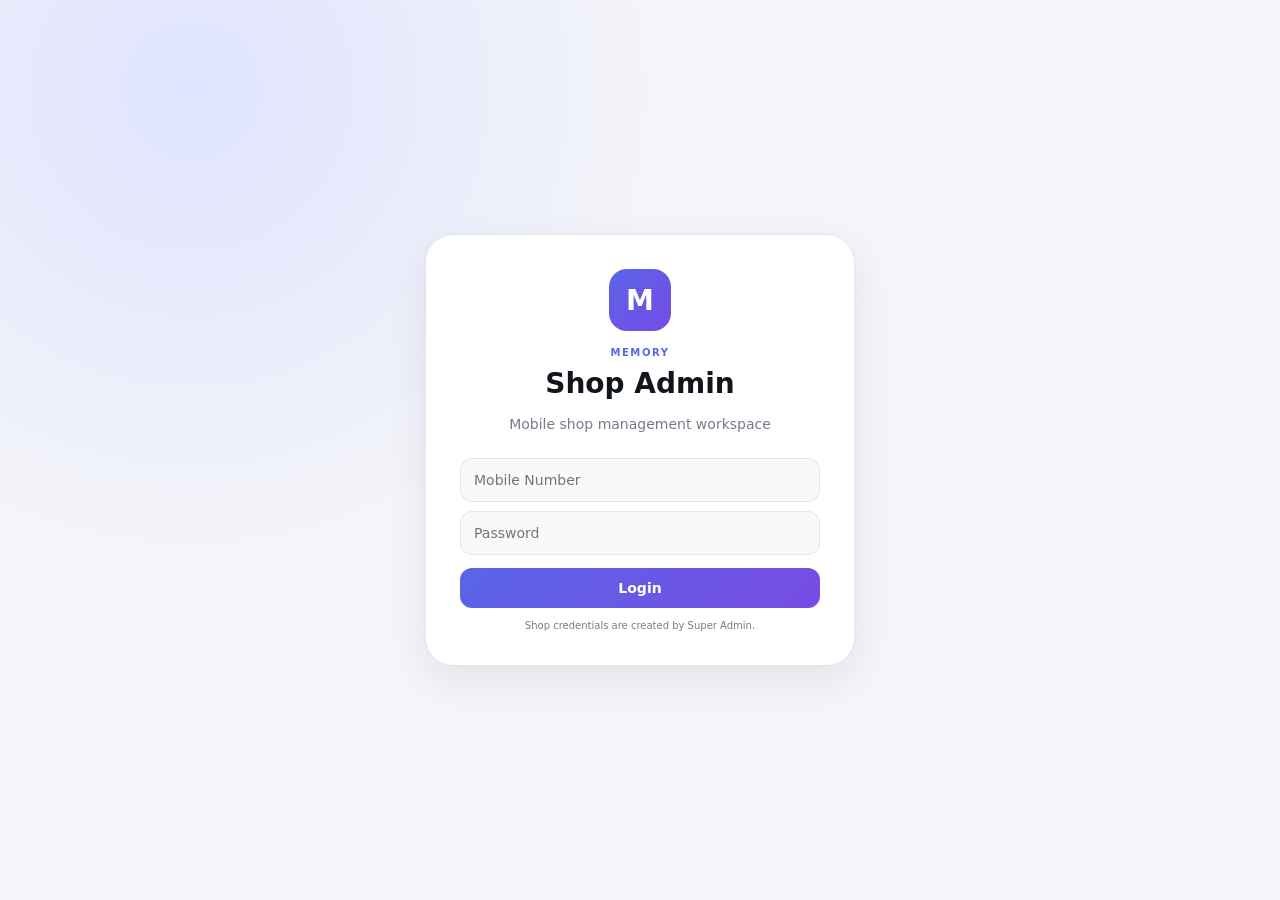
==== commit 23b59a18: "Update index.html" ====
--- a/index.html
+++ b/index.html
@@ -1,21 +1,4 @@
-<!doctype html>
-<html lang="hi">
-<head>
-<meta charset="utf-8"><meta name="viewport" content="width=device-width,initial-scale=1">
-<title>MEMORY</title><link rel="stylesheet" href="style.css">
-</head>
-<body>
+<!doctype html><html lang="hi"><head><meta charset="utf-8"><meta name="viewport" content="width=device-width,initial-scale=1"><title>MEMORY</title><link rel="stylesheet" href="style.css"></head><body>
 <div id="toast"></div>
-<div id="login" class="screen">
- <div class="login-card"><div class="logo">M</div><span class="eyebrow">MEMORY</span>
- <h1>Shop Admin</h1><p>Mobile shop management workspace</p>
- <input id="shopId" placeholder="Shop Admin ID"><input id="shopPin" type="password" placeholder="Password / PIN">
- <button class="primary full" onclick="shopLogin()">Login</button><small>Demo: SHOP001 / 1234</small>
- <a class="owner-link" href="superadmin.html">Super Admin →</a></div>
-</div>
-<div id="app" class="hidden">
- <aside id="sidebar"><div class="brand"><div class="brand-logo">M</div><div><b>MEMORY</b><small id="shopName">Shop Admin</small></div></div><nav id="nav"></nav><div class="userbox"><b id="adminName">Shop Admin</b><small id="adminId">SHOP001</small></div></aside>
- <main><header><div class="head-left"><button class="menu" onclick="toggleSide()">☰</button><div><span class="eyebrow">MEMORY</span><h2 id="title">Dashboard</h2></div></div><div class="head-actions"><button class="icon-btn" onclick="theme()">◐</button><button class="avatar">SA</button></div></header><section id="content"></section></main>
-</div>
-<script src="script.js"></script>
-</body></html>+<div id="login" class="screen"><div class="login-card"><div class="logo">M</div><span class="eyebrow">MEMORY</span><h1>Shop Admin</h1><p>Mobile shop management workspace</p><input id="shopMobile" inputmode="numeric" placeholder="Mobile Number"><input id="shopPassword" type="password" placeholder="Password"><button class="primary full" onclick="shopLogin()">Login</button><small>Shop credentials are created by Super Admin.</small></div></div>
+<div id="app" class="hidden"><aside id="sidebar"><div class="brand"><div class="brand-logo">M</div><div><b>MEMORY</b><small id="shopName">Shop Admin</small></div></div><nav id="nav"></nav><div class="userbox"><b id="adminName">Shop Admin</b><small id="adminMobile"></small></div></aside><main><header><div class="head-left"><button class="menu" onclick="toggleSide()">☰</button><div><span class="eyebrow">MEMORY</span><h2 id="title">Dashboard</h2></div></div><div class="head-actions"><button class="icon-btn" onclick="theme()">◐</button><button class="avatar">SA</button></div></header><section id="content"></section></main></div><script src="script.js"></script></body></html>
--- a/style.css
+++ b/style.css
@@ -1 +1 @@
-*{box-sizing:border-box}:root{--bg:#f4f5f8;--card:#fff;--soft:#f8f9fb;--text:#11151c;--muted:#747c89;--line:#e2e5eb;--accent:#5965e8;--accent2:#784be5;--good:#18a36b;--bad:#dc4d5a;--shadow:0 14px 40px rgba(20,25,40,.08)}body{margin:0;background:var(--bg);color:var(--text);font:14px system-ui,-apple-system,sans-serif}.hidden{display:none!important}button,input,select{font:inherit}button{cursor:pointer;border:0}.screen{min-height:100vh;display:grid;place-items:center;padding:20px;background:radial-gradient(circle at 15% 10%,#dfe3ff,transparent 35%),var(--bg)}.login-card{width:min(430px,100%);padding:34px;background:var(--card);border:1px solid var(--line);border-radius:28px;box-shadow:var(--shadow);text-align:center}.logo,.brand-logo{display:grid;place-items:center;background:linear-gradient(135deg,var(--accent),var(--accent2));color:#fff;font-weight:900}.logo{width:62px;height:62px;border-radius:18px;font-size:28px;margin:auto auto 12px}.eyebrow{font-size:10px;letter-spacing:1.6px;font-weight:900;color:var(--accent)}h1{font-size:28px;margin:8px 0}h2{margin:3px 0;font-size:22px}p,.muted{color:var(--muted);line-height:1.5}.login-card input{width:100%;padding:13px;border:1px solid var(--line);border-radius:12px;background:var(--soft);outline:0;margin-top:9px}.login-card small{display:block;color:var(--muted);font-size:10px;margin-top:12px}.primary{background:linear-gradient(135deg,var(--accent),var(--accent2));color:#fff;padding:12px 16px;border-radius:12px;font-weight:800}.full{width:100%;margin-top:13px}.owner-link{display:block;margin-top:20px;color:var(--accent);font-weight:800;text-decoration:none;font-size:12px}aside{position:fixed;inset:0 auto 0 0;width:255px;background:#10131a;color:#e3e6ed;padding:19px 14px;z-index:20}.brand{display:flex;align-items:center;gap:10px;padding:4px 8px 22px}.brand-logo{width:40px;height:40px;border-radius:12px}.brand b{display:block}.brand small{display:block;color:#8e96a4;font-size:10px;margin-top:3px}.nav{width:100%;background:transparent;color:#969eac;text-align:left;padding:10px 12px;border-radius:11px;margin:2px 0}.nav:hover,.nav.active{background:#1d2230;color:#fff}.nav span{margin-left:9px}.userbox{position:absolute;bottom:15px;left:14px;right:14px;background:#191e28;padding:12px;border-radius:13px}.userbox b{display:block;font-size:11px}.userbox small{color:#89919f;font-size:10px}main{margin-left:255px;min-height:100vh}header{height:82px;display:flex;justify-content:space-between;align-items:center;padding:14px 28px;background:var(--card);border-bottom:1px solid var(--line);position:sticky;top:0;z-index:10}.head-left{display:flex;align-items:center}.menu{display:none;width:40px;height:40px;border-radius:11px;background:var(--soft);border:1px solid var(--line);margin-right:10px}.head-actions{display:flex;gap:9px}.icon-btn,.avatar{width:40px;height:40px;border-radius:11px;background:var(--soft);border:1px solid var(--line)}.avatar{color:var(--accent);font-weight:800;background:#eceeff}section{padding:28px;max-width:1500px}.hero{display:flex;justify-content:space-between;align-items:flex-end;gap:15px;margin-bottom:20px}.hero h1{margin:5px 0;font-size:29px}.actions{display:flex;gap:8px;flex-wrap:wrap}.stats{display:grid;grid-template-columns:repeat(4,1fr);gap:13px}.card{background:var(--card);border:1px solid var(--line);border-radius:19px;padding:18px;box-shadow:0 8px 25px rgba(20,25,40,.05)}.stat small{color:var(--muted)}.stat strong{display:block;font-size:26px;margin-top:7px}.trend{font-size:11px;color:var(--good);margin-top:5px}.grid{display:grid;grid-template-columns:repeat(4,1fr);gap:13px}.tile{background:var(--card);border:1px solid var(--line);border-radius:17px;padding:17px;text-align:left;box-shadow:0 8px 25px rgba(20,25,40,.04)}.tile .icon{font-size:22px}.tile b{display:block;margin-top:10px}.tile small{color:var(--muted)}.section{margin-top:20px}.section-head{display:flex;justify-content:space-between;align-items:center;margin-bottom:12px}.table-wrap{overflow:auto}.table{width:100%;border-collapse:collapse;font-size:12px}.table th,.table td{padding:12px 9px;border-bottom:1px solid var(--line);text-align:left;white-space:nowrap}.table th{font-size:10px;color:var(--muted)}.badge{display:inline-block;padding:5px 8px;border-radius:8px;background:#e9f8f1;color:var(--good);font-size:10px;font-weight:800}.badge.bad{background:#ffe8eb;color:var(--bad)}.secondary{background:var(--card);border:1px solid var(--line);color:var(--text);padding:10px 13px;border-radius:10px;font-weight:700}.form-grid{display:grid;grid-template-columns:repeat(2,1fr);gap:12px}.field label{display:block;font-size:11px;color:var(--muted);font-weight:700}.field input,.field select{width:100%;padding:11px;border:1px solid var(--line);border-radius:10px;background:var(--soft);margin-top:6px}.control-row{display:grid;grid-template-columns:1.1fr 1fr auto;gap:10px;align-items:center;padding:12px 0;border-bottom:1px solid var(--line)}.control-row input[type=text]{width:100%;padding:10px;border:1px solid var(--line);border-radius:9px;background:var(--soft)}.switch{display:flex;align-items:center;gap:7px;font-size:11px}.shop-select{padding:10px;border:1px solid var(--line);border-radius:10px;background:var(--card)}#toast{position:fixed;right:20px;bottom:20px;background:#171a22;color:#fff;padding:12px 16px;border-radius:12px;opacity:0;transform:translateY(8px);transition:.2s;z-index:99}#toast.show{opacity:1;transform:none}body.dark{--bg:#0b0d12;--card:#151820;--soft:#1b1f29;--text:#f4f6f9;--muted:#9da5b3;--line:#282d38}@media(max-width:1000px){aside{transform:translateX(-100%);transition:.2s}aside.open{transform:none}main{margin-left:0}.menu{display:block}section{padding:20px}.stats,.grid{grid-template-columns:1fr 1fr}}@media(max-width:600px){header{padding:14px 15px}section{padding:15px}.hero{display:block}.hero .actions{margin-top:13px}.stats,.grid,.form-grid{grid-template-columns:1fr 1fr}.control-row{grid-template-columns:1fr}.shop-select{width:100%}}+*{box-sizing:border-box}:root{--bg:#f4f5f8;--card:#fff;--soft:#f8f9fb;--text:#11151c;--muted:#747c89;--line:#e2e5eb;--accent:#5965e8;--accent2:#784be5;--good:#18a36b;--bad:#dc4d5a;--warn:#c8891c;--shadow:0 14px 40px rgba(20,25,40,.08)}body{margin:0;background:var(--bg);color:var(--text);font:14px system-ui,-apple-system,sans-serif}.hidden{display:none!important}button,input,select{font:inherit}button{cursor:pointer;border:0}.screen{min-height:100vh;display:grid;place-items:center;padding:20px;background:radial-gradient(circle at 15% 10%,#dfe3ff,transparent 35%),var(--bg)}.login-card{width:min(430px,100%);padding:34px;background:var(--card);border:1px solid var(--line);border-radius:28px;box-shadow:var(--shadow);text-align:center}.logo,.brand-logo{display:grid;place-items:center;background:linear-gradient(135deg,var(--accent),var(--accent2));color:#fff;font-weight:900}.logo{width:62px;height:62px;border-radius:18px;font-size:28px;margin:auto auto 12px}.eyebrow{font-size:10px;letter-spacing:1.6px;font-weight:900;color:var(--accent)}h1{font-size:28px;margin:8px 0}h2{margin:3px 0;font-size:22px}h3{margin:0 0 8px}p,.muted{color:var(--muted);line-height:1.5}.login-card input{width:100%;padding:13px;border:1px solid var(--line);border-radius:12px;background:var(--soft);outline:0;margin-top:9px}.login-card small{display:block;color:var(--muted);font-size:10px;margin-top:12px}.primary{background:linear-gradient(135deg,var(--accent),var(--accent2));color:#fff;padding:12px 16px;border-radius:12px;font-weight:800}.full{width:100%;margin-top:13px}.secondary{background:var(--card);border:1px solid var(--line);color:var(--text);padding:10px 13px;border-radius:10px;font-weight:700}.danger{color:#fff;background:var(--bad);padding:10px 13px;border-radius:10px;font-weight:700}aside{position:fixed;inset:0 auto 0 0;width:255px;background:#10131a;color:#e3e6ed;padding:19px 14px;z-index:20}.brand{display:flex;align-items:center;gap:10px;padding:4px 8px 22px}.brand-logo{width:40px;height:40px;border-radius:12px}.brand b{display:block}.brand small{display:block;color:#8e96a4;font-size:10px;margin-top:3px}.nav{width:100%;background:transparent;color:#969eac;text-align:left;padding:10px 12px;border-radius:11px;margin:2px 0}.nav:hover,.nav.active{background:#1d2230;color:#fff}.nav span{margin-left:9px}.userbox{position:absolute;bottom:15px;left:14px;right:14px;background:#191e28;padding:12px;border-radius:13px}.userbox b{display:block;font-size:11px}.userbox small{color:#89919f;font-size:10px}main{margin-left:255px;min-height:100vh}header{height:82px;display:flex;justify-content:space-between;align-items:center;padding:14px 28px;background:var(--card);border-bottom:1px solid var(--line);position:sticky;top:0;z-index:10}.head-left{display:flex;align-items:center}.menu{display:none;width:40px;height:40px;border-radius:11px;background:var(--soft);border:1px solid var(--line);margin-right:10px}.head-actions{display:flex;gap:9px}.icon-btn,.avatar{width:40px;height:40px;border-radius:11px;background:var(--soft);border:1px solid var(--line)}.avatar{color:var(--accent);font-weight:800;background:#eceeff}section{padding:28px;max-width:1500px}.hero{display:flex;justify-content:space-between;align-items:flex-end;gap:15px;margin-bottom:20px}.hero h1{margin:5px 0;font-size:29px}.actions{display:flex;gap:8px;flex-wrap:wrap}.stats{display:grid;grid-template-columns:repeat(4,1fr);gap:13px}.card{background:var(--card);border:1px solid var(--line);border-radius:19px;padding:18px;box-shadow:0 8px 25px rgba(20,25,40,.05)}.stat small{color:var(--muted)}.stat strong{display:block;font-size:26px;margin-top:7px}.trend{font-size:11px;color:var(--good);margin-top:5px}.grid{display:grid;grid-template-columns:repeat(4,1fr);gap:13px}.tile{background:var(--card);border:1px solid var(--line);border-radius:17px;padding:17px;text-align:left;box-shadow:0 8px 25px rgba(20,25,40,.04)}.tile .icon{font-size:22px}.tile b{display:block;margin-top:10px}.tile small{color:var(--muted)}.section{margin-top:20px}.section-head{display:flex;justify-content:space-between;align-items:center;gap:10px;margin-bottom:12px}.table-wrap{overflow:auto}.table{width:100%;border-collapse:collapse;font-size:12px}.table th,.table td{padding:12px 9px;border-bottom:1px solid var(--line);text-align:left;white-space:nowrap}.table th{font-size:10px;color:var(--muted)}.badge{display:inline-block;padding:5px 8px;border-radius:8px;background:#e9f8f1;color:var(--good);font-size:10px;font-weight:800}.badge.bad{background:#ffe8eb;color:var(--bad)}.badge.warn{background:#fff3db;color:var(--warn)}.form-grid{display:grid;grid-template-columns:repeat(2,1fr);gap:12px}.field label{display:block;font-size:11px;color:var(--muted);font-weight:700}.field input,.field select{width:100%;padding:11px;border:1px solid var(--line);border-radius:10px;background:var(--soft);margin-top:6px}.control-row{display:grid;grid-template-columns:1.1fr 1fr auto;gap:10px;align-items:center;padding:12px 0;border-bottom:1px solid var(--line)}.control-row input[type=text]{width:100%;padding:10px;border:1px solid var(--line);border-radius:9px;background:var(--soft)}.switch{display:flex;align-items:center;gap:7px;font-size:11px}.shop-select{padding:10px;border:1px solid var(--line);border-radius:10px;background:var(--card)}.small-actions{display:flex;gap:6px;flex-wrap:wrap}#toast{position:fixed;right:20px;bottom:20px;background:#171a22;color:#fff;padding:12px 16px;border-radius:12px;opacity:0;transform:translateY(8px);transition:.2s;z-index:99}#toast.show{opacity:1;transform:none}body.dark{--bg:#0b0d12;--card:#151820;--soft:#1b1f29;--text:#f4f6f9;--muted:#9da5b3;--line:#282d38}@media(max-width:1000px){aside{transform:translateX(-100%);transition:.2s}aside.open{transform:none}main{margin-left:0}.menu{display:block}section{padding:20px}.stats,.grid{grid-template-columns:1fr 1fr}}@media(max-width:600px){header{padding:14px 15px}section{padding:15px}.hero{display:block}.hero .actions{margin-top:13px}.stats,.grid,.form-grid{grid-template-columns:1fr 1fr}.control-row{grid-template-columns:1fr}.shop-select{width:100%}}
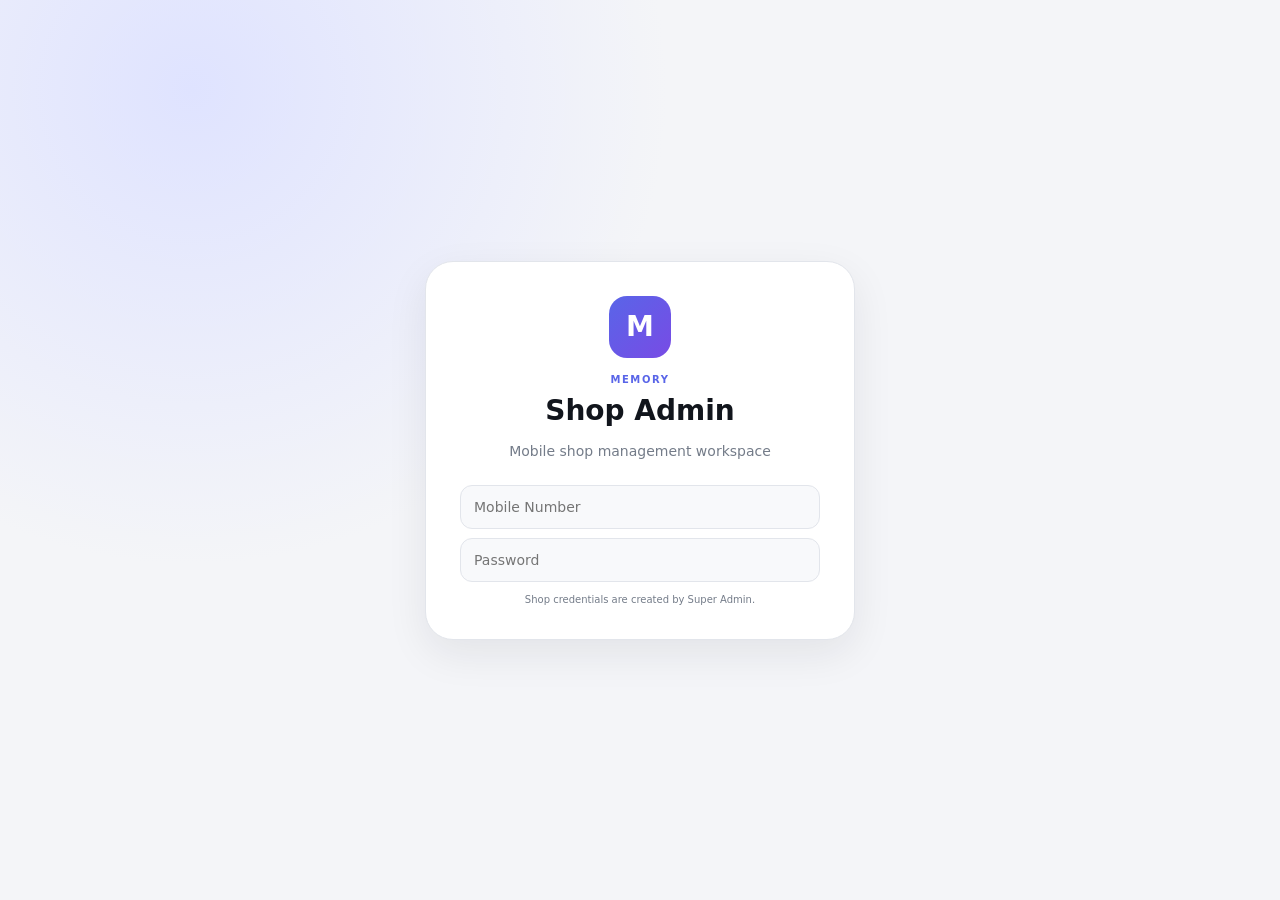
==== commit 137aa549: "Update index.html" ====
--- a/index.html
+++ b/index.html
@@ -1,4 +1,4 @@
-<!doctype html><html lang="hi"><head><meta charset="utf-8"><meta name="viewport" content="width=device-width,initial-scale=1"><title>MEMORY</title><link rel="stylesheet" href="style.css"></head><body>
-<div id="toast"></div>
-<div id="login" class="screen"><div class="login-card"><div class="logo">M</div><span class="eyebrow">MEMORY</span><h1>Shop Admin</h1><p>Mobile shop management workspace</p><input id="shopMobile" inputmode="numeric" placeholder="Mobile Number"><input id="shopPassword" type="password" placeholder="Password"><button class="primary full" onclick="shopLogin()">Login</button><small>Shop credentials are created by Super Admin.</small></div></div>
-<div id="app" class="hidden"><aside id="sidebar"><div class="brand"><div class="brand-logo">M</div><div><b>MEMORY</b><small id="shopName">Shop Admin</small></div></div><nav id="nav"></nav><div class="userbox"><b id="adminName">Shop Admin</b><small id="adminMobile"></small></div></aside><main><header><div class="head-left"><button class="menu" onclick="toggleSide()">☰</button><div><span class="eyebrow">MEMORY</span><h2 id="title">Dashboard</h2></div></div><div class="head-actions"><button class="icon-btn" onclick="theme()">◐</button><button class="avatar">SA</button></div></header><section id="content"></section></main></div><script src="script.js"></script></body></html>+<!doctype html><html lang="hi"><head><meta charset="utf-8"><meta name="viewport" content="width=device-width,initial-scale=1,maximum-scale=1,user-scalable=no"><title>MEMORY</title><link rel="stylesheet" href="style.css"></head><body>
+<div id="toast"></div><div id="drawerBackdrop" class="drawer-backdrop" onclick="closeSide()"></div>
+<div id="login" class="screen"><div class="login-card"><div class="logo">M</div><span class="eyebrow">MEMORY</span><h1>Shop Admin</h1><p>Mobile shop management workspace</p><input id="shopMobile" inputmode="numeric" placeholder="Mobile Number"><input id="shopPassword" type="password" placeholder="Password"><small>Shop credentials are created by Super Admin.</small></div></div>
+<div id="app" class="hidden"><aside id="sidebar"><div class="brand"><div class="brand-logo">M</div><div><b>MEMORY</b><small id="shopName">Shop Admin</small></div></div><nav id="nav"></nav><div class="userbox"><b id="adminName">Shop Admin</b><small id="adminMobile"></small></div></aside><main><header><div class="head-left"><button class="menu" onclick="toggleSide()">☰</button><div><span class="eyebrow">MEMORY</span><h2 id="title">Dashboard</h2></div></div><div class="head-actions"><button class="icon-btn" onclick="theme()">◐</button><button class="avatar" id="shopAvatar">M</button></div></header><section id="content"></section></main></div><script src="script.js"></script></body></html>
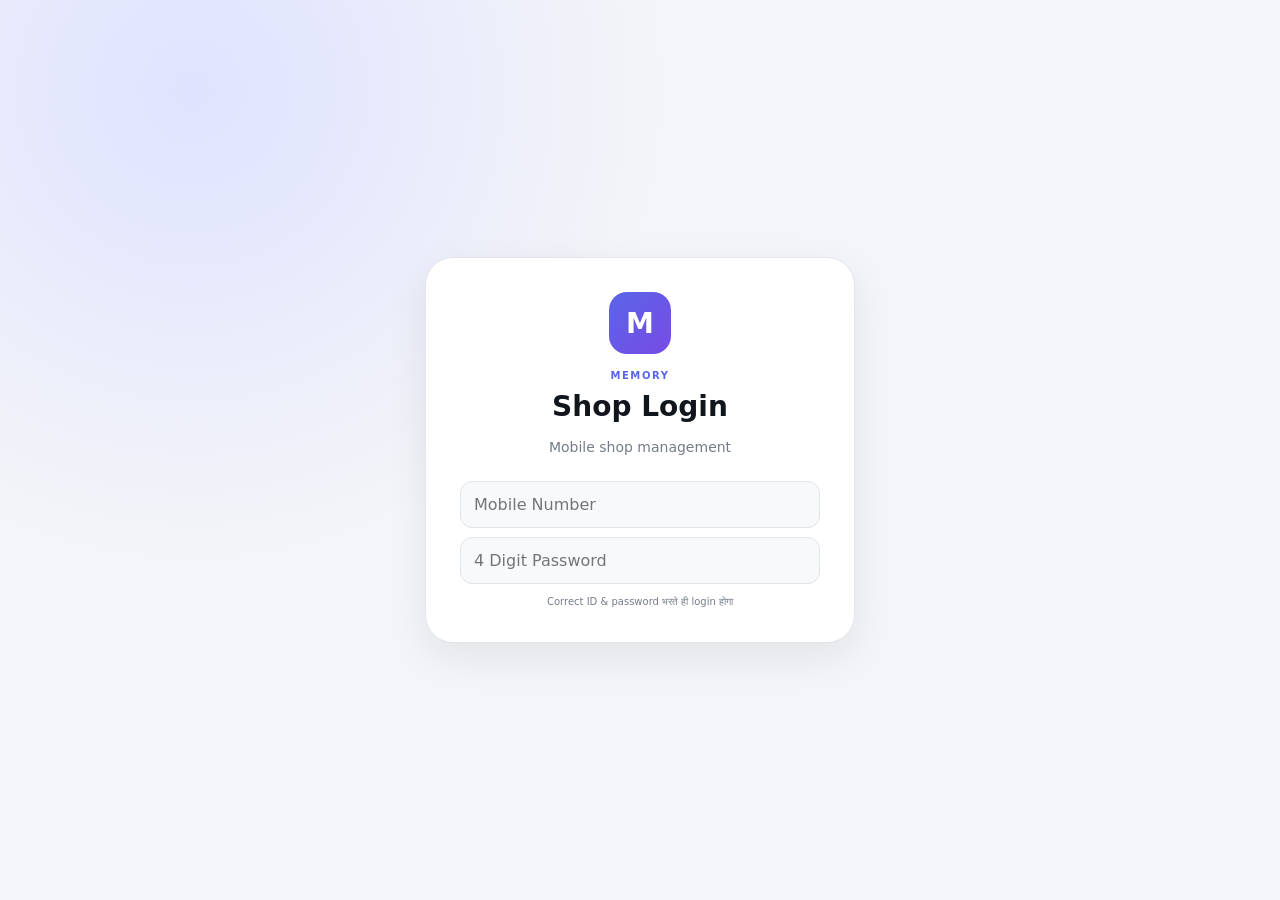
==== commit 517882e7: "Update index.html" ====
--- a/index.html
+++ b/index.html
@@ -1,4 +1,3 @@
-<!doctype html><html lang="hi"><head><meta charset="utf-8"><meta name="viewport" content="width=device-width,initial-scale=1,maximum-scale=1,user-scalable=no"><title>MEMORY</title><link rel="stylesheet" href="style.css"></head><body>
-<div id="toast"></div><div id="drawerBackdrop" class="drawer-backdrop" onclick="closeSide()"></div>
-<div id="login" class="screen"><div class="login-card"><div class="logo">M</div><span class="eyebrow">MEMORY</span><h1>Shop Admin</h1><p>Mobile shop management workspace</p><input id="shopMobile" inputmode="numeric" placeholder="Mobile Number"><input id="shopPassword" type="password" placeholder="Password"><small>Shop credentials are created by Super Admin.</small></div></div>
-<div id="app" class="hidden"><aside id="sidebar"><div class="brand"><div class="brand-logo">M</div><div><b>MEMORY</b><small id="shopName">Shop Admin</small></div></div><nav id="nav"></nav><div class="userbox"><b id="adminName">Shop Admin</b><small id="adminMobile"></small></div></aside><main><header><div class="head-left"><button class="menu" onclick="toggleSide()">☰</button><div><span class="eyebrow">MEMORY</span><h2 id="title">Dashboard</h2></div></div><div class="head-actions"><button class="icon-btn" onclick="theme()">◐</button><button class="avatar" id="shopAvatar">M</button></div></header><section id="content"></section></main></div><script src="script.js"></script></body></html>+<!doctype html><html lang="hi"><head><meta charset="utf-8"><meta name="viewport" content="width=device-width,initial-scale=1,maximum-scale=1,user-scalable=no"><title>MEMORY</title><link rel="stylesheet" href="style.css"></head><body><div id="toast"></div><div id="drawerBackdrop" onclick="closeSide()"></div>
+<div id="login" class="screen"><div class="login-card"><div class="logo">M</div><span class="eyebrow">MEMORY</span><h1>Shop Login</h1><p>Mobile shop management</p><input id="shopMobile" inputmode="numeric" maxlength="15" placeholder="Mobile Number"><input id="shopPassword" type="password" inputmode="numeric" maxlength="4" placeholder="4 Digit Password"><small>Correct ID & password भरते ही login होगा</small></div></div>
+<div id="app" class="hidden"><aside id="sidebar"><div class="brand"><div class="brand-logo">M</div><div><b>MEMORY</b><small id="shopName">Shop</small></div></div><nav id="nav"></nav><div class="userbox"><b id="adminName"></b><small id="adminMobile"></small></div></aside><main><header><div class="head-left"><button class="menu" onclick="toggleSide()">☰</button><div><span class="eyebrow">MEMORY</span><h2 id="title">Dashboard</h2></div></div><div class="head-actions"><button class="icon-btn" onclick="toggleTheme()">◐</button><button class="avatar" id="shopAvatar">M</button></div></header><section id="content"></section></main></div><script src="script.js"></script></body></html>
--- a/style.css
+++ b/style.css
@@ -1 +1,2 @@
-*{box-sizing:border-box}:root{--bg:#f4f5f8;--card:#fff;--soft:#f8f9fb;--text:#11151c;--muted:#747c89;--line:#e2e5eb;--accent:#5965e8;--accent2:#784be5;--good:#18a36b;--bad:#dc4d5a;--warn:#c8891c;--shadow:0 14px 40px rgba(20,25,40,.08)}body{margin:0;background:var(--bg);color:var(--text);font:14px system-ui,-apple-system,sans-serif}.hidden{display:none!important}button,input,select{font:inherit}button{cursor:pointer;border:0}.screen{min-height:100vh;display:grid;place-items:center;padding:20px;background:radial-gradient(circle at 15% 10%,#dfe3ff,transparent 35%),var(--bg)}.login-card{width:min(430px,100%);padding:34px;background:var(--card);border:1px solid var(--line);border-radius:28px;box-shadow:var(--shadow);text-align:center}.logo,.brand-logo{display:grid;place-items:center;background:linear-gradient(135deg,var(--accent),var(--accent2));color:#fff;font-weight:900}.logo{width:62px;height:62px;border-radius:18px;font-size:28px;margin:auto auto 12px}.eyebrow{font-size:10px;letter-spacing:1.6px;font-weight:900;color:var(--accent)}h1{font-size:28px;margin:8px 0}h2{margin:3px 0;font-size:22px}h3{margin:0 0 8px}p,.muted{color:var(--muted);line-height:1.5}.login-card input{width:100%;padding:13px;border:1px solid var(--line);border-radius:12px;background:var(--soft);outline:0;margin-top:9px}.login-card small{display:block;color:var(--muted);font-size:10px;margin-top:12px}.primary{background:linear-gradient(135deg,var(--accent),var(--accent2));color:#fff;padding:12px 16px;border-radius:12px;font-weight:800}.full{width:100%;margin-top:13px}.secondary{background:var(--card);border:1px solid var(--line);color:var(--text);padding:10px 13px;border-radius:10px;font-weight:700}.danger{color:#fff;background:var(--bad);padding:10px 13px;border-radius:10px;font-weight:700}aside{position:fixed;inset:0 auto 0 0;width:255px;background:#10131a;color:#e3e6ed;padding:19px 14px;z-index:20}.brand{display:flex;align-items:center;gap:10px;padding:4px 8px 22px}.brand-logo{width:40px;height:40px;border-radius:12px}.brand b{display:block}.brand small{display:block;color:#8e96a4;font-size:10px;margin-top:3px}.nav{width:100%;background:transparent;color:#969eac;text-align:left;padding:10px 12px;border-radius:11px;margin:2px 0}.nav:hover,.nav.active{background:#1d2230;color:#fff}.nav span{margin-left:9px}.userbox{position:absolute;bottom:15px;left:14px;right:14px;background:#191e28;padding:12px;border-radius:13px}.userbox b{display:block;font-size:11px}.userbox small{color:#89919f;font-size:10px}main{margin-left:255px;min-height:100vh}header{height:82px;display:flex;justify-content:space-between;align-items:center;padding:14px 28px;background:var(--card);border-bottom:1px solid var(--line);position:sticky;top:0;z-index:10}.head-left{display:flex;align-items:center}.menu{display:none;width:40px;height:40px;border-radius:11px;background:var(--soft);border:1px solid var(--line);margin-right:10px}.head-actions{display:flex;gap:9px}.icon-btn,.avatar{width:40px;height:40px;border-radius:11px;background:var(--soft);border:1px solid var(--line)}.avatar{color:var(--accent);font-weight:800;background:#eceeff}section{padding:28px;max-width:1500px}.hero{display:flex;justify-content:space-between;align-items:flex-end;gap:15px;margin-bottom:20px}.hero h1{margin:5px 0;font-size:29px}.actions{display:flex;gap:8px;flex-wrap:wrap}.stats{display:grid;grid-template-columns:repeat(4,1fr);gap:13px}.card{background:var(--card);border:1px solid var(--line);border-radius:19px;padding:18px;box-shadow:0 8px 25px rgba(20,25,40,.05)}.stat small{color:var(--muted)}.stat strong{display:block;font-size:26px;margin-top:7px}.trend{font-size:11px;color:var(--good);margin-top:5px}.grid{display:grid;grid-template-columns:repeat(4,1fr);gap:13px}.tile{background:var(--card);border:1px solid var(--line);border-radius:17px;padding:17px;text-align:left;box-shadow:0 8px 25px rgba(20,25,40,.04)}.tile .icon{font-size:22px}.tile b{display:block;margin-top:10px}.tile small{color:var(--muted)}.section{margin-top:20px}.section-head{display:flex;justify-content:space-between;align-items:center;gap:10px;margin-bottom:12px}.table-wrap{overflow:auto}.table{width:100%;border-collapse:collapse;font-size:12px}.table th,.table td{padding:12px 9px;border-bottom:1px solid var(--line);text-align:left;white-space:nowrap}.table th{font-size:10px;color:var(--muted)}.badge{display:inline-block;padding:5px 8px;border-radius:8px;background:#e9f8f1;color:var(--good);font-size:10px;font-weight:800}.badge.bad{background:#ffe8eb;color:var(--bad)}.badge.warn{background:#fff3db;color:var(--warn)}.form-grid{display:grid;grid-template-columns:repeat(2,1fr);gap:12px}.field label{display:block;font-size:11px;color:var(--muted);font-weight:700}.field input,.field select{width:100%;padding:11px;border:1px solid var(--line);border-radius:10px;background:var(--soft);margin-top:6px}.control-row{display:grid;grid-template-columns:1.1fr 1fr auto;gap:10px;align-items:center;padding:12px 0;border-bottom:1px solid var(--line)}.control-row input[type=text]{width:100%;padding:10px;border:1px solid var(--line);border-radius:9px;background:var(--soft)}.switch{display:flex;align-items:center;gap:7px;font-size:11px}.shop-select{padding:10px;border:1px solid var(--line);border-radius:10px;background:var(--card)}.small-actions{display:flex;gap:6px;flex-wrap:wrap}#toast{position:fixed;right:20px;bottom:20px;background:#171a22;color:#fff;padding:12px 16px;border-radius:12px;opacity:0;transform:translateY(8px);transition:.2s;z-index:99}#toast.show{opacity:1;transform:none}body.dark{--bg:#0b0d12;--card:#151820;--soft:#1b1f29;--text:#f4f6f9;--muted:#9da5b3;--line:#282d38}@media(max-width:1000px){aside{transform:translateX(-100%);transition:.2s}aside.open{transform:none}main{margin-left:0}.menu{display:block}section{padding:20px}.stats,.grid{grid-template-columns:1fr 1fr}}@media(max-width:600px){header{padding:14px 15px}section{padding:15px}.hero{display:block}.hero .actions{margin-top:13px}.stats,.grid,.form-grid{grid-template-columns:1fr 1fr}.control-row{grid-template-columns:1fr}.shop-select{width:100%}}+*{box-sizing:border-box}:root{--bg:#f4f5f8;--card:#fff;--soft:#f8f9fb;--text:#11151c;--muted:#747c89;--line:#e2e5eb;--accent:#5965e8;--accent2:#784be5;--good:#18a36b;--bad:#dc4d5a;--warn:#c8891c;--shadow:0 14px 40px rgba(20,25,40,.08)}body{margin:0;background:var(--bg);color:var(--text);font:14px system-ui,-apple-system,sans-serif}.hidden{display:none!important}button,input,select{font:inherit}button{cursor:pointer;border:0}.screen{min-height:100vh;display:grid;place-items:center;padding:20px;background:radial-gradient(circle at 15% 10%,#dfe3ff,transparent 35%),var(--bg)}.login-card{width:min(430px,100%);padding:34px;background:var(--card);border:1px solid var(--line);border-radius:28px;box-shadow:var(--shadow);text-align:center}.logo,.brand-logo{display:grid;place-items:center;background:linear-gradient(135deg,var(--accent),var(--accent2));color:#fff;font-weight:900}.logo{width:62px;height:62px;border-radius:18px;font-size:28px;margin:auto auto 12px}.eyebrow{font-size:10px;letter-spacing:1.6px;font-weight:900;color:var(--accent)}h1{font-size:28px;margin:8px 0}h2{margin:3px 0;font-size:22px}h3{margin:0 0 8px}p,.muted{color:var(--muted);line-height:1.5}.login-card input{width:100%;padding:13px;border:1px solid var(--line);border-radius:12px;background:var(--soft);outline:0;margin-top:9px}.login-card small{display:block;color:var(--muted);font-size:10px;margin-top:12px}.primary{background:linear-gradient(135deg,var(--accent),var(--accent2));color:#fff;padding:12px 16px;border-radius:12px;font-weight:800}.full{width:100%;margin-top:13px}.secondary{background:var(--card);border:1px solid var(--line);color:var(--text);padding:10px 13px;border-radius:10px;font-weight:700}.danger{color:#fff;background:var(--bad);padding:10px 13px;border-radius:10px;font-weight:700}aside{position:fixed;inset:0 auto 0 0;width:255px;background:#10131a;color:#e3e6ed;padding:19px 14px;z-index:20}.brand{display:flex;align-items:center;gap:10px;padding:4px 8px 22px}.brand-logo{width:40px;height:40px;border-radius:12px}.brand b{display:block}.brand small{display:block;color:#8e96a4;font-size:10px;margin-top:3px}.nav{width:100%;background:transparent;color:#969eac;text-align:left;padding:10px 12px;border-radius:11px;margin:2px 0}.nav:hover,.nav.active{background:#1d2230;color:#fff}.nav span{margin-left:9px}.userbox{position:absolute;bottom:15px;left:14px;right:14px;background:#191e28;padding:12px;border-radius:13px}.userbox b{display:block;font-size:11px}.userbox small{color:#89919f;font-size:10px}main{margin-left:255px;min-height:100vh}header{height:82px;display:flex;justify-content:space-between;align-items:center;padding:14px 28px;background:var(--card);border-bottom:1px solid var(--line);position:sticky;top:0;z-index:10}.head-left{display:flex;align-items:center}.menu{display:none;width:40px;height:40px;border-radius:11px;background:var(--soft);border:1px solid var(--line);margin-right:10px}.head-actions{display:flex;gap:9px}.icon-btn,.avatar{width:40px;height:40px;border-radius:11px;background:var(--soft);border:1px solid var(--line)}.avatar{color:var(--accent);font-weight:800;background:#eceeff}section{padding:28px;max-width:1500px}.hero{display:flex;justify-content:space-between;align-items:flex-end;gap:15px;margin-bottom:20px}.hero h1{margin:5px 0;font-size:29px}.actions{display:flex;gap:8px;flex-wrap:wrap}.stats{display:grid;grid-template-columns:repeat(4,1fr);gap:13px}.card{background:var(--card);border:1px solid var(--line);border-radius:19px;padding:18px;box-shadow:0 8px 25px rgba(20,25,40,.05)}.stat small{color:var(--muted)}.stat strong{display:block;font-size:26px;margin-top:7px}.trend{font-size:11px;color:var(--good);margin-top:5px}.grid{display:grid;grid-template-columns:repeat(4,1fr);gap:13px}.tile{background:var(--card);border:1px solid var(--line);border-radius:17px;padding:17px;text-align:left;box-shadow:0 8px 25px rgba(20,25,40,.04)}.tile .icon{font-size:22px}.tile b{display:block;margin-top:10px}.tile small{color:var(--muted)}.section{margin-top:20px}.section-head{display:flex;justify-content:space-between;align-items:center;gap:10px;margin-bottom:12px}.table-wrap{overflow:auto}.table{width:100%;border-collapse:collapse;font-size:12px}.table th,.table td{padding:12px 9px;border-bottom:1px solid var(--line);text-align:left;white-space:nowrap}.table th{font-size:10px;color:var(--muted)}.badge{display:inline-block;padding:5px 8px;border-radius:8px;background:#e9f8f1;color:var(--good);font-size:10px;font-weight:800}.badge.bad{background:#ffe8eb;color:var(--bad)}.badge.warn{background:#fff3db;color:var(--warn)}.form-grid{display:grid;grid-template-columns:repeat(2,1fr);gap:12px}.field label{display:block;font-size:11px;color:var(--muted);font-weight:700}.field input,.field select{width:100%;padding:11px;border:1px solid var(--line);border-radius:10px;background:var(--soft);margin-top:6px}.control-row{display:grid;grid-template-columns:1.1fr 1fr auto;gap:10px;align-items:center;padding:12px 0;border-bottom:1px solid var(--line)}.control-row input[type=text]{width:100%;padding:10px;border:1px solid var(--line);border-radius:9px;background:var(--soft)}.switch{display:flex;align-items:center;gap:7px;font-size:11px}.shop-select{padding:10px;border:1px solid var(--line);border-radius:10px;background:var(--card)}.small-actions{display:flex;gap:6px;flex-wrap:wrap}#toast{position:fixed;right:20px;bottom:20px;background:#171a22;color:#fff;padding:12px 16px;border-radius:12px;opacity:0;transform:translateY(8px);transition:.2s;z-index:99}#toast.show{opacity:1;transform:none}body.dark{--bg:#0b0d12;--card:#151820;--soft:#1b1f29;--text:#f4f6f9;--muted:#9da5b3;--line:#282d38}@media(max-width:1000px){aside{transform:translateX(-100%);transition:.2s}aside.open{transform:none}main{margin-left:0}.menu{display:block}section{padding:20px}.stats,.grid{grid-template-columns:1fr 1fr}}@media(max-width:600px){header{padding:14px 15px}section{padding:15px}.hero{display:block}.hero .actions{margin-top:13px}.stats,.grid,.form-grid{grid-template-columns:1fr 1fr}.control-row{grid-template-columns:1fr}.shop-select{width:100%}}
+html,body{max-width:100%;overflow-x:hidden;touch-action:pan-y;overscroll-behavior-x:none}input,select,button{font-size:16px}.drawer-backdrop{display:none;position:fixed;inset:0;background:rgba(0,0,0,.35);z-index:15}body.drawer-open .drawer-backdrop{display:block}@keyframes loginShake{0%,100%{transform:translateX(0);background:#fff}20%{transform:translateX(-10px);background:#ffe4e7}40%{transform:translateX(10px);background:#ffe4e7}60%{transform:translateX(-8px);background:#ffe4e7}80%{transform:translateX(8px);background:#ffe4e7}}.login-card.login-error{animation:loginShake .42s ease;background:#ffe4e7;border-color:#e14d5b}.login-card.login-error input{border-color:#e14d5b}body.dark .login-card.login-error{background:#3a171c}body.dark .login-card.login-error input{border-color:#e14d5b}
